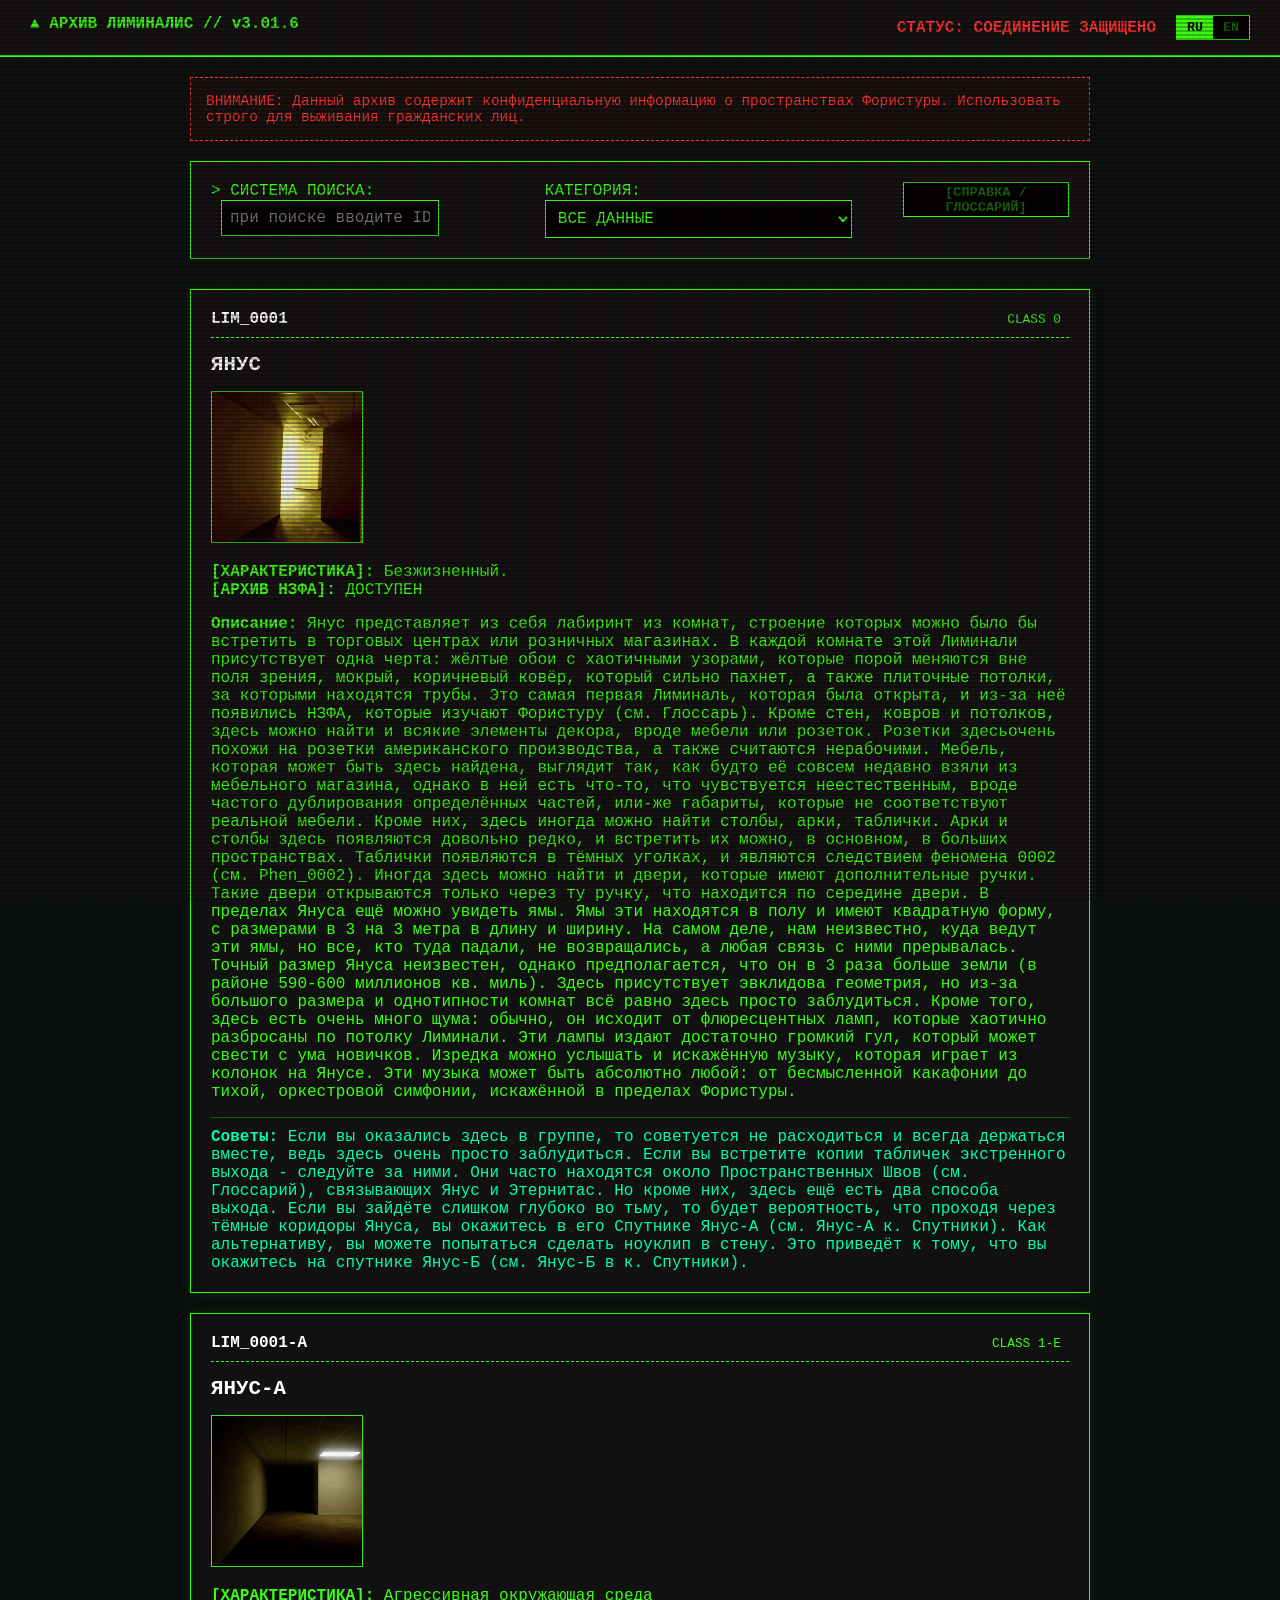
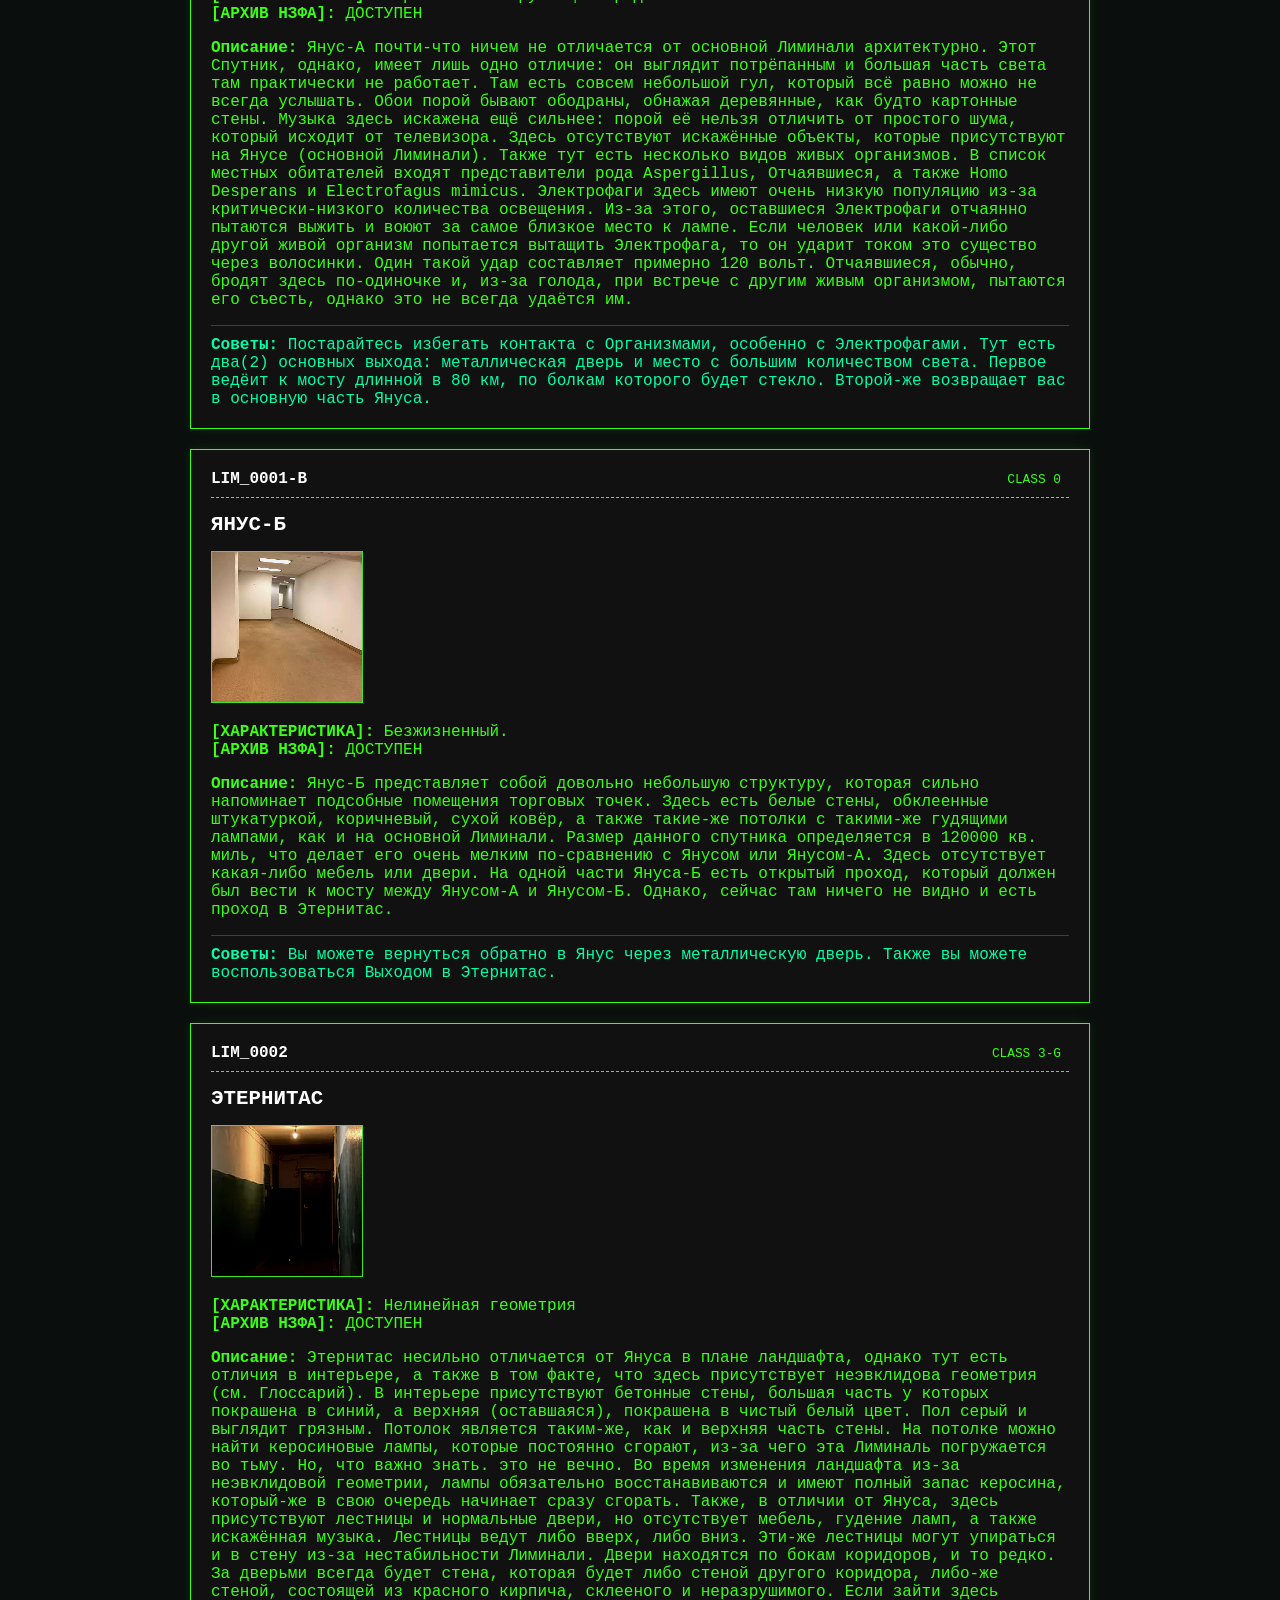
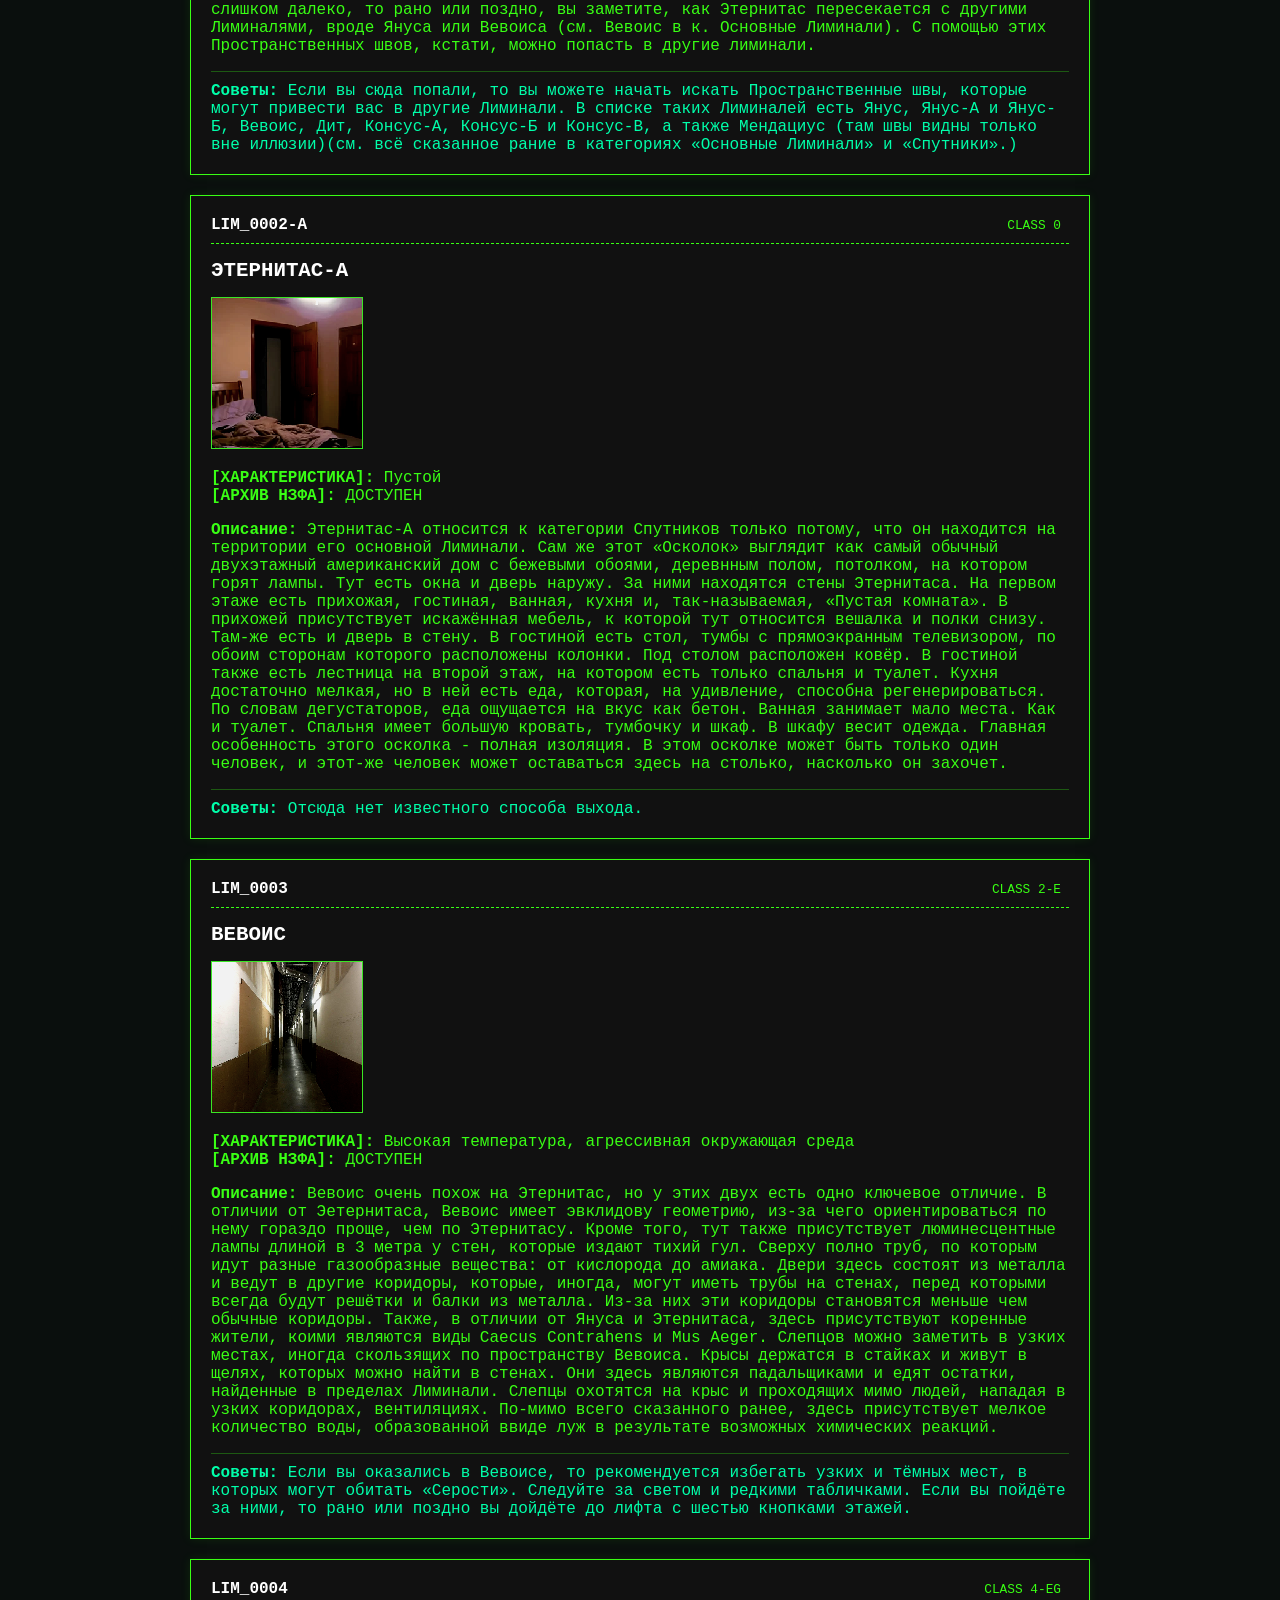
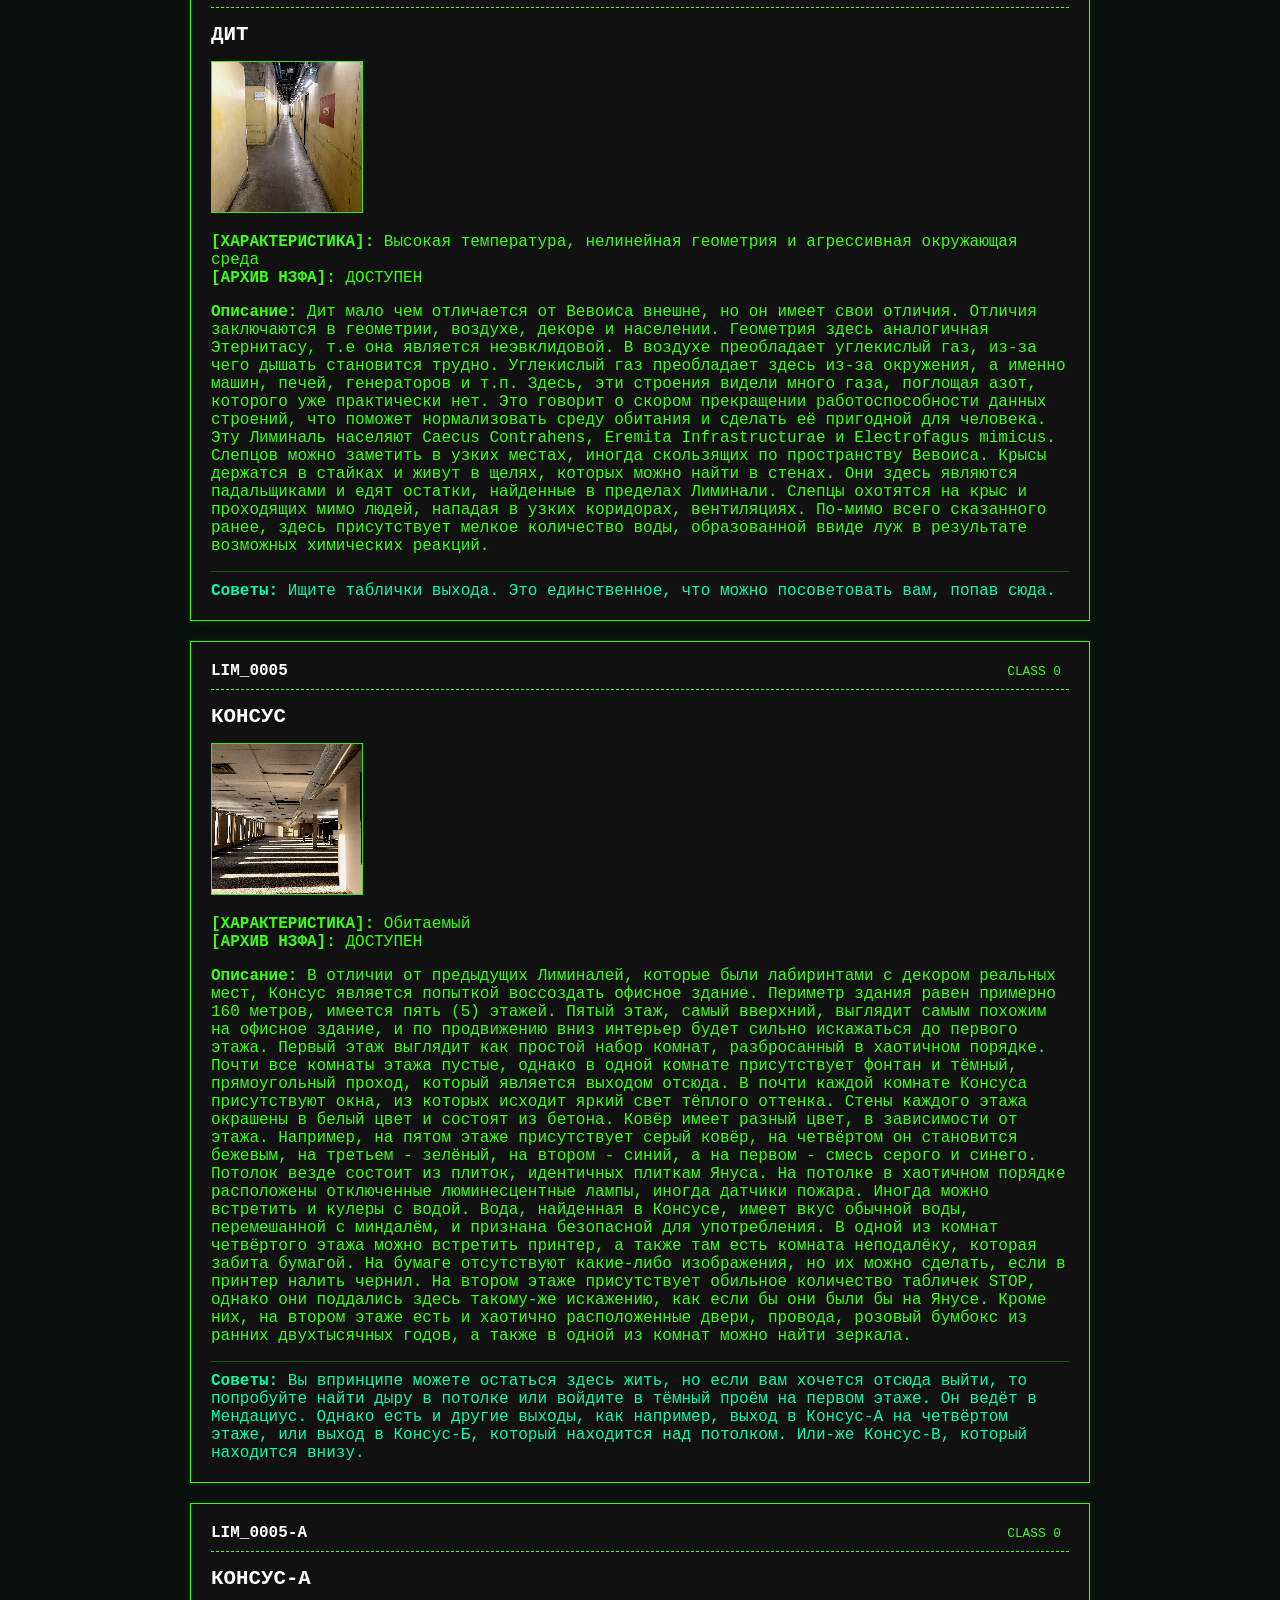
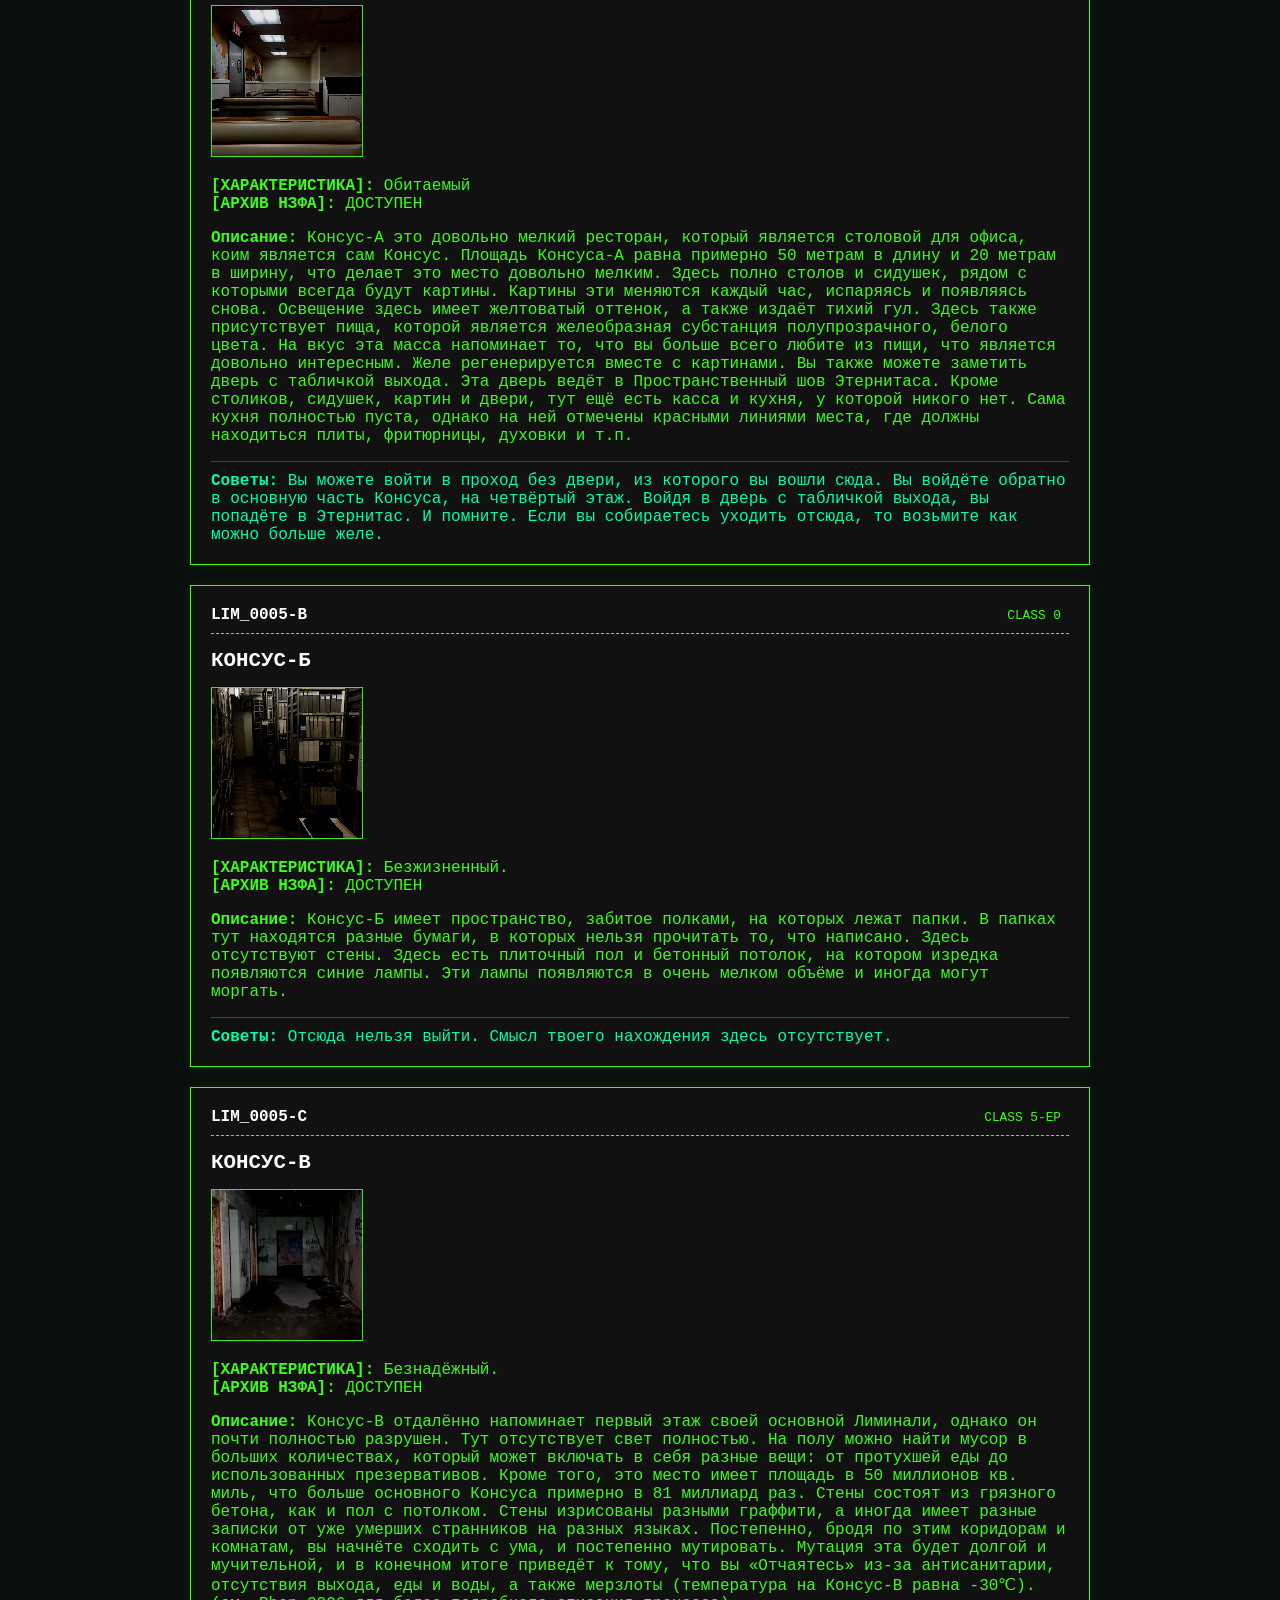
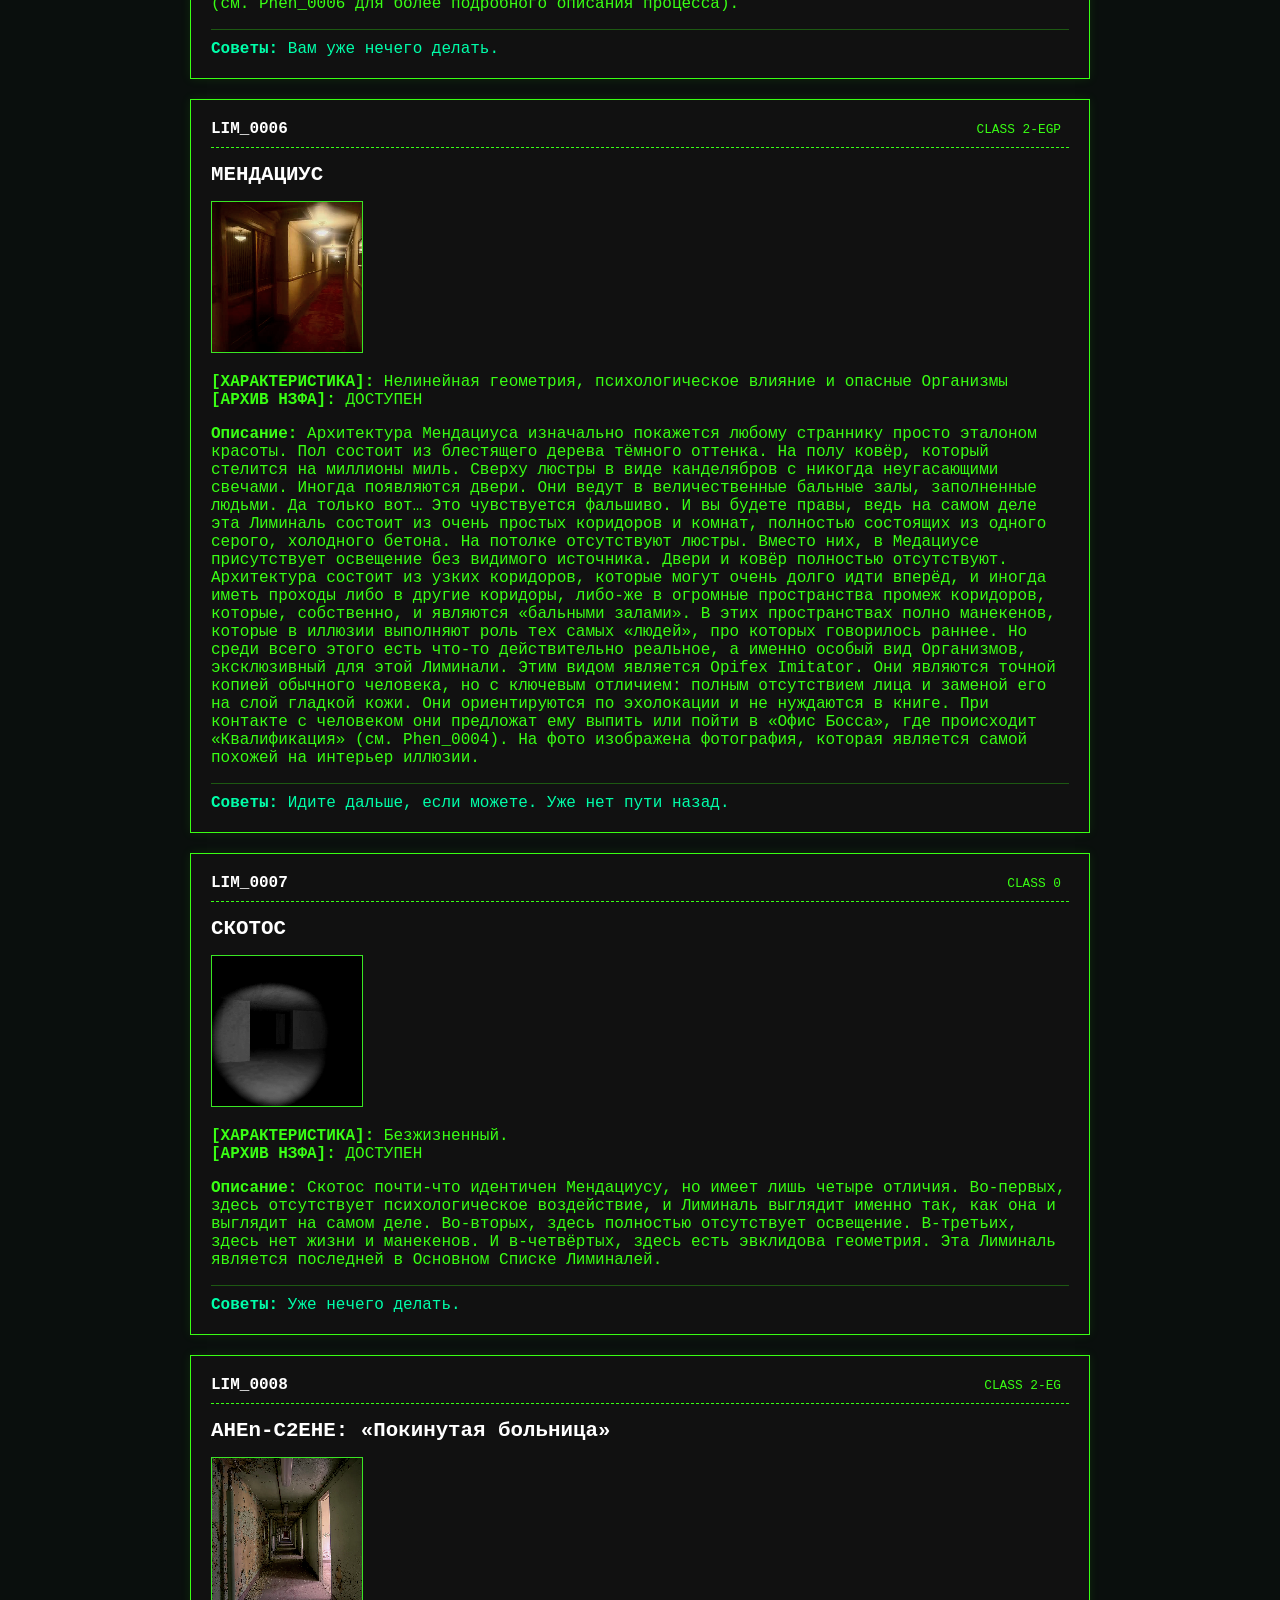
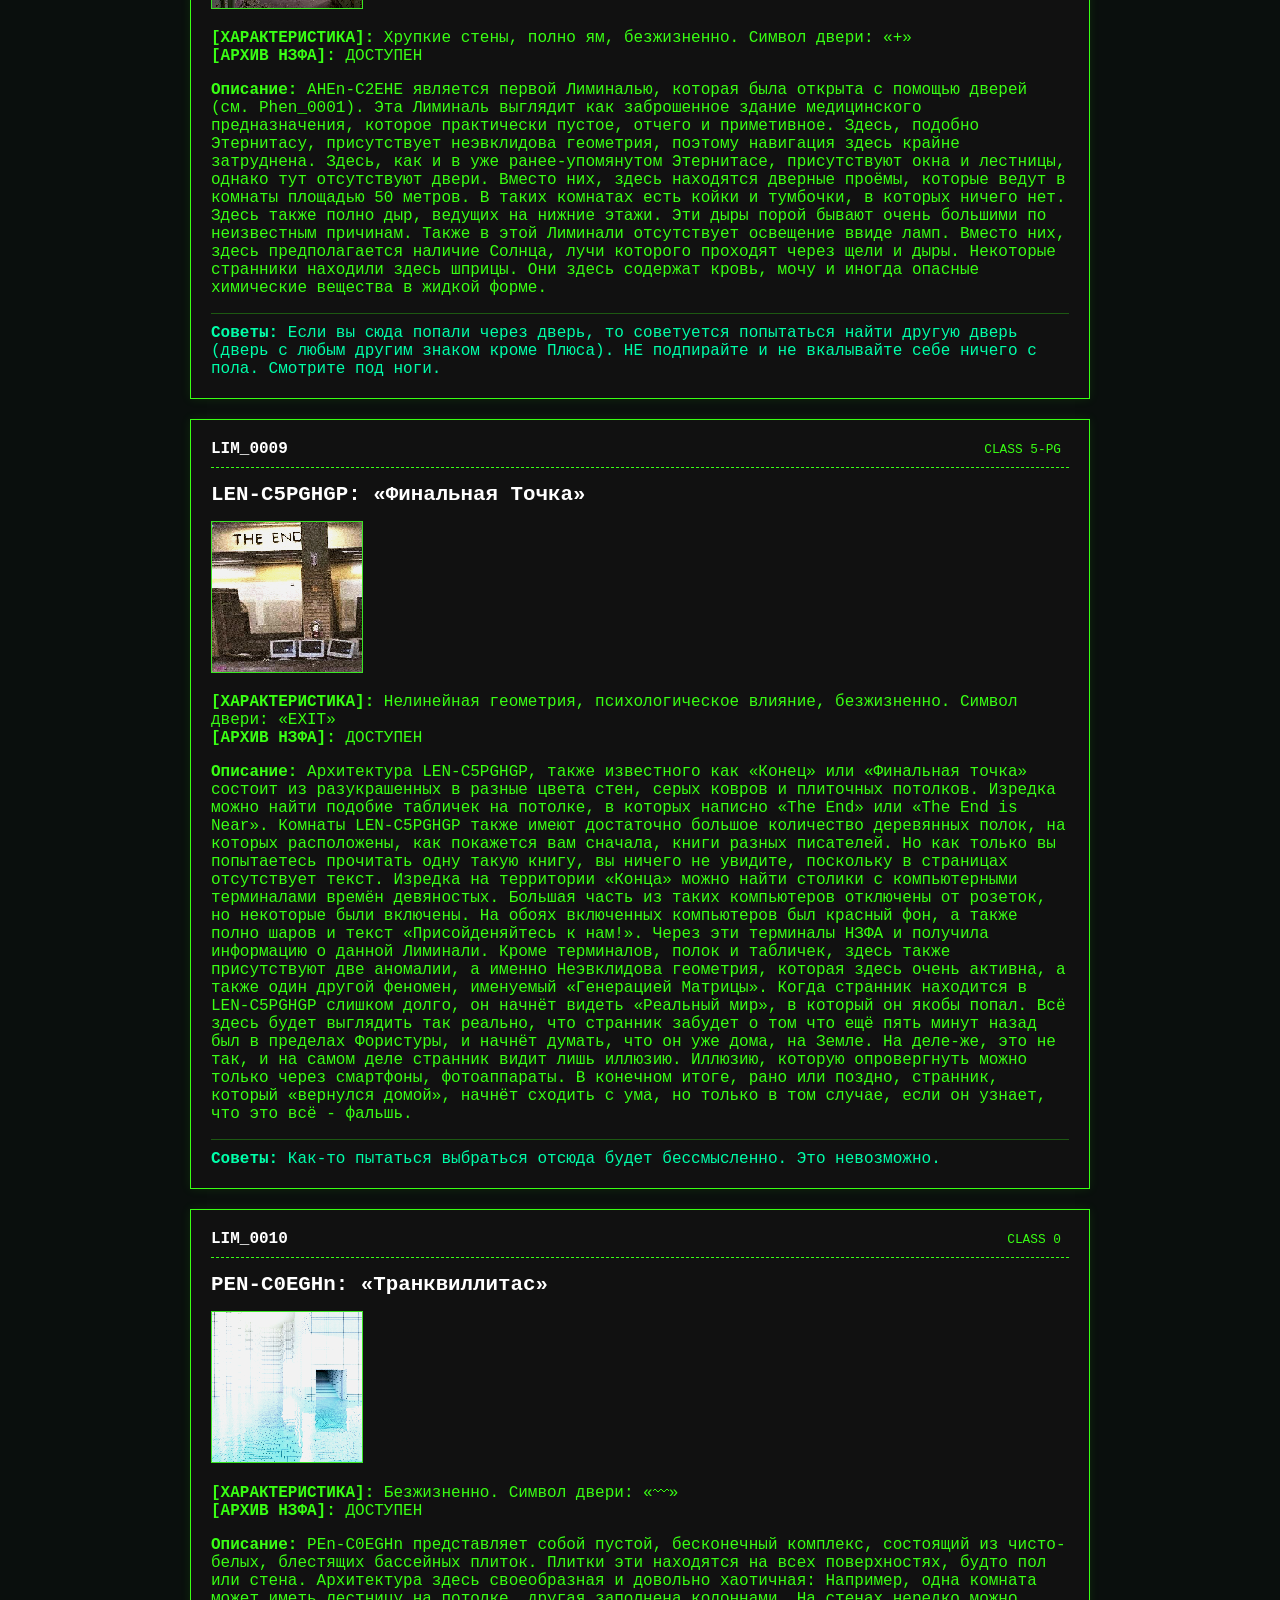
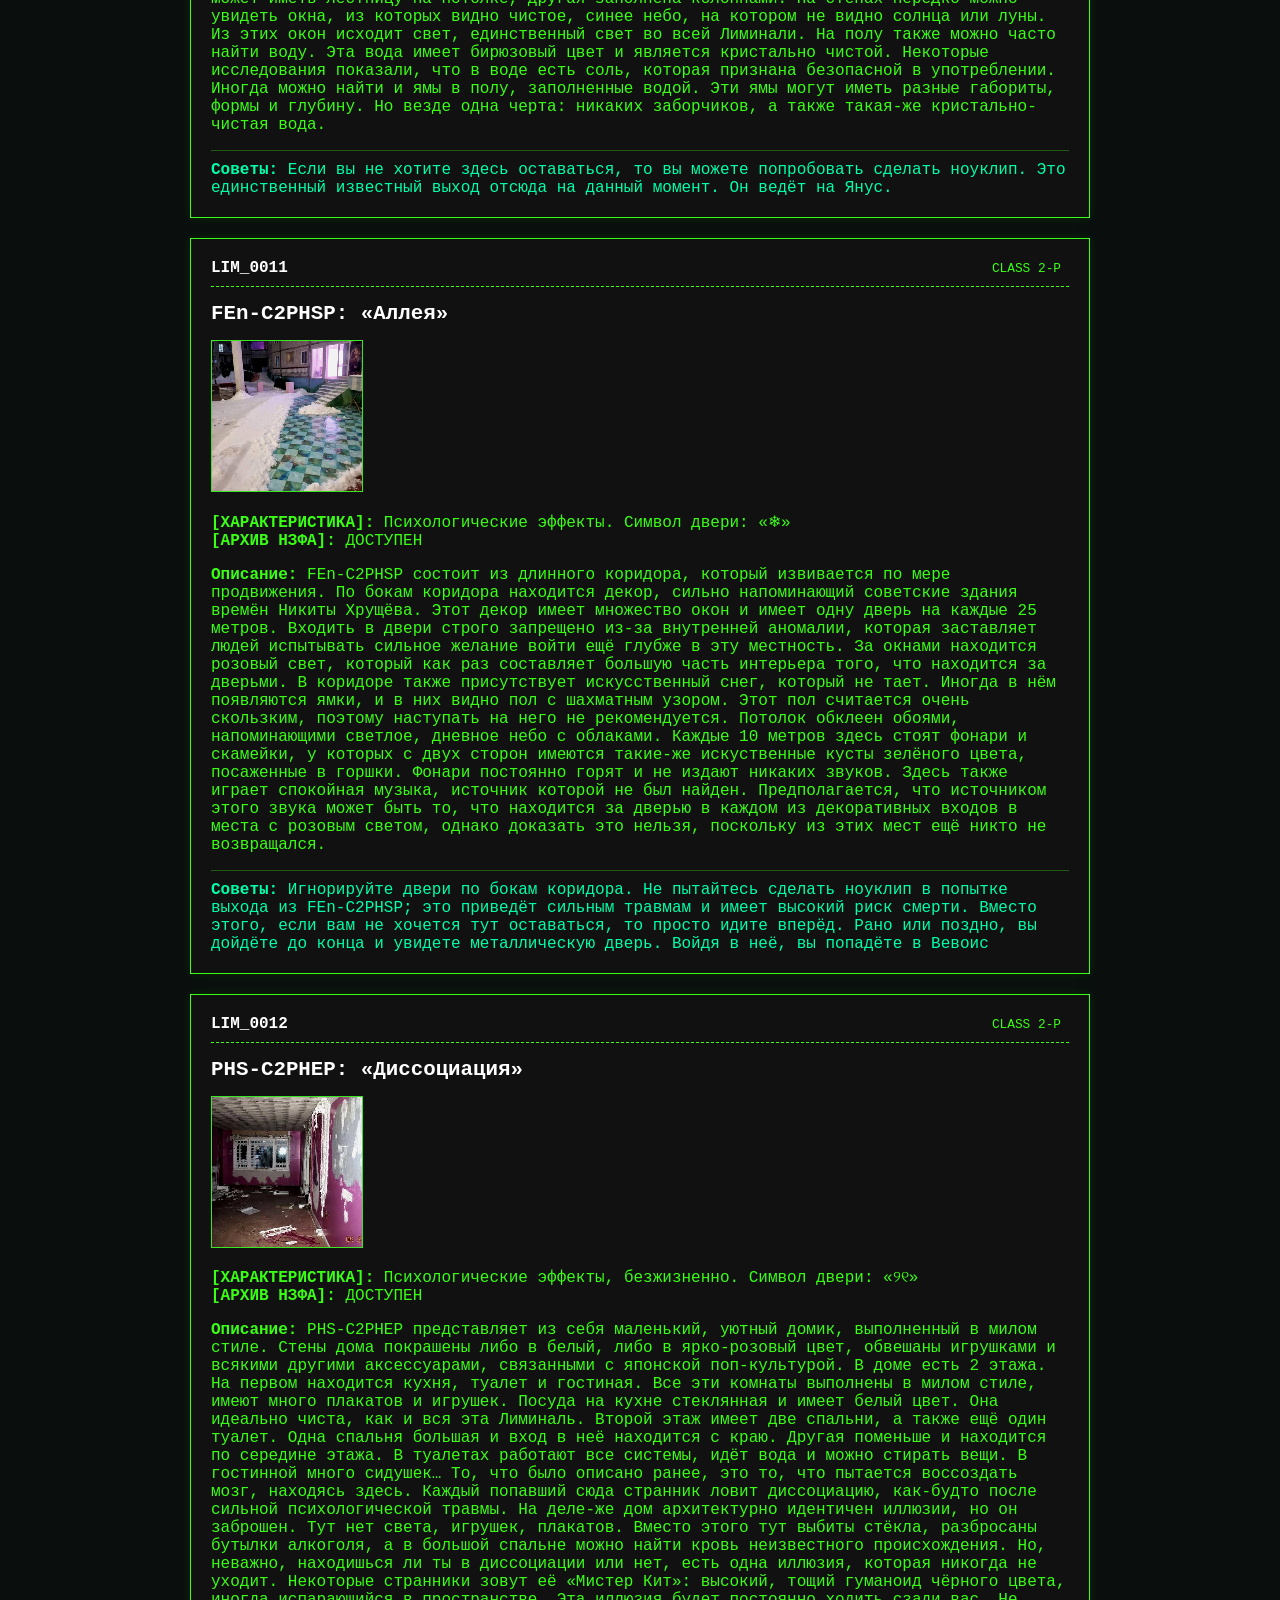
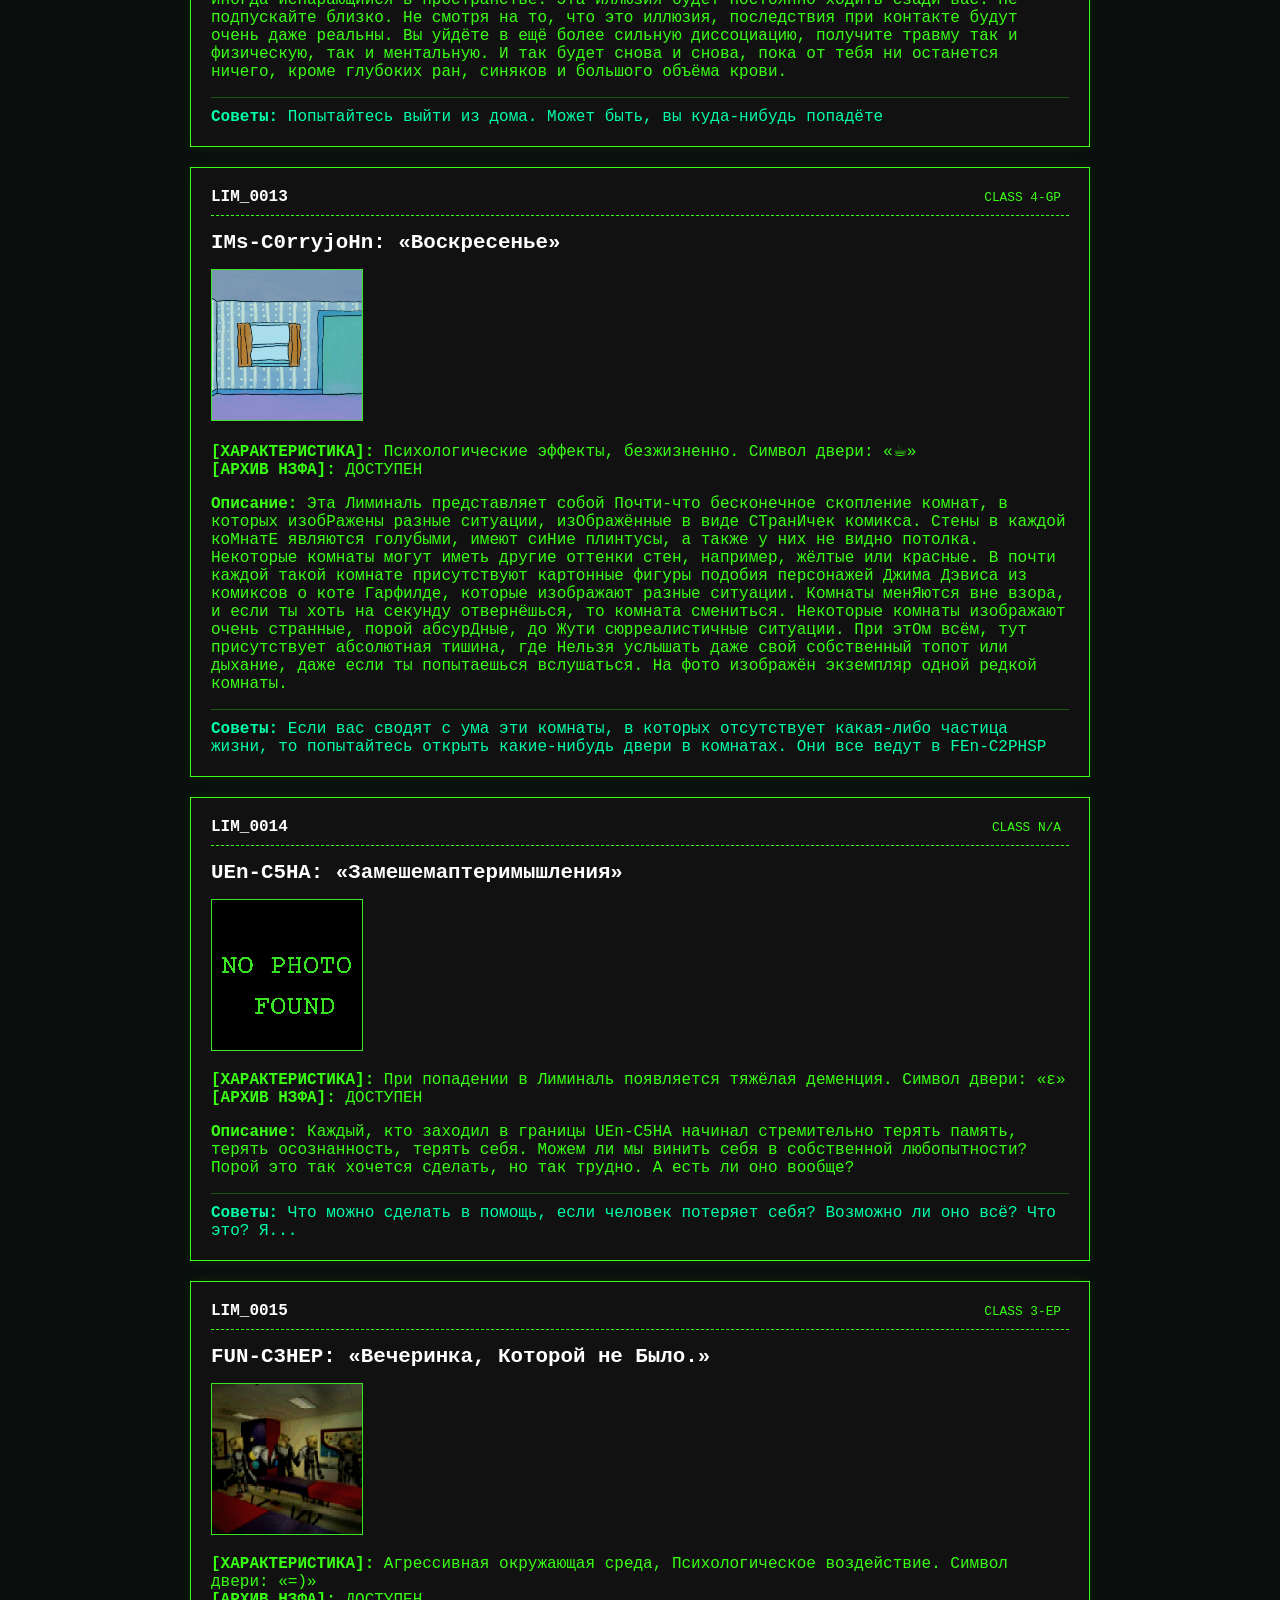
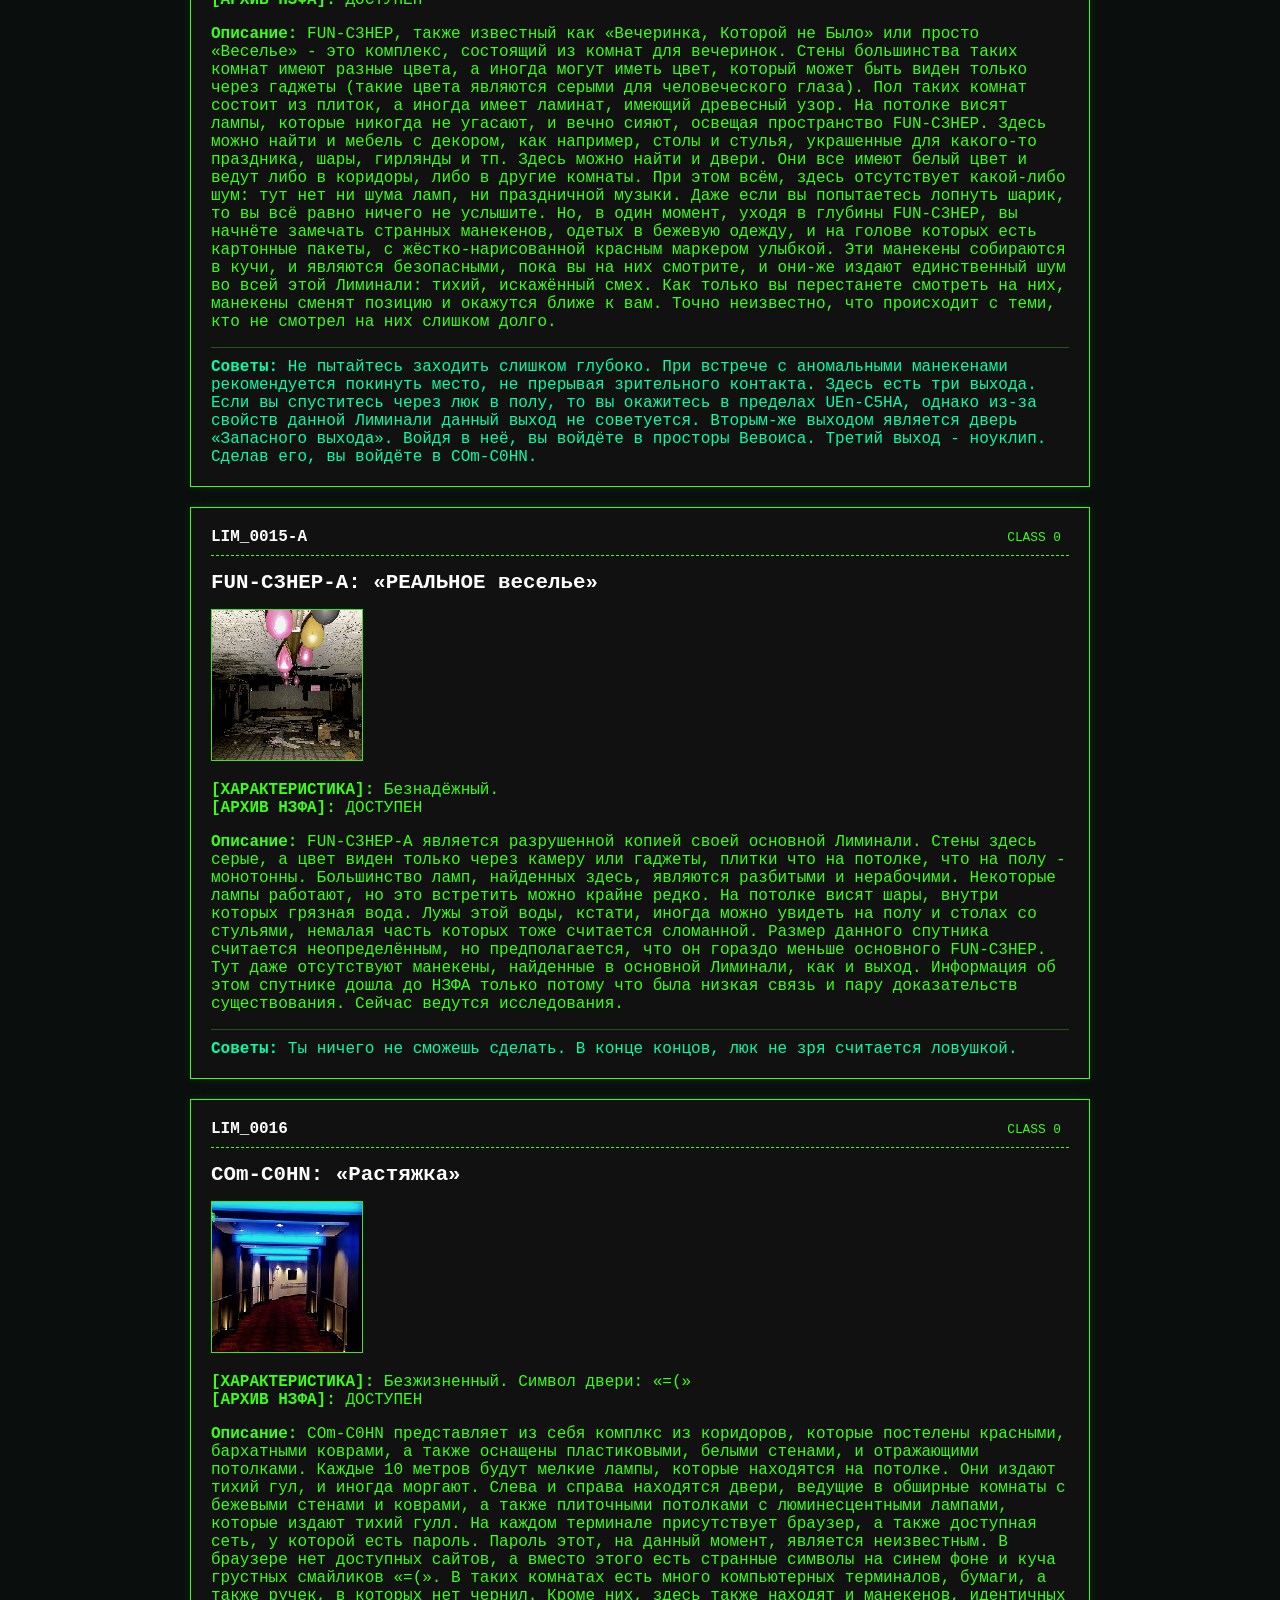
==== index.html @ f48c011e "Update index.html" ====
<!DOCTYPE html>
<html lang="ru">
<head>
    <meta charset="UTF-8">
    <meta name="viewport" content="width=device-width, initial-scale=1.0">
    <title>THE LIMINALIS ARCHIVE</title>
    <link rel="stylesheet" href="style.css">
    <link rel="icon" type="image/x-icon" href="LiminalisArchive.ico">
</head>
<body>

    <div class="crt-overlay"></div>

    <header>
        <div id="ui-title" class="terminal-title">▲ АРХИВ ЛИМИНАЛИС // v3.01.6</div>
        <div class="header-right">
            <div id="ui-status" class="security-status">СТАТУС: СОЕДИНЕНИЕ ЗАЩИЩЕНО</div>
            <div class="lang-switcher">
                <button id="lang-ru" class="lang-btn active" onclick="changeLanguage('ru')">RU</button>
                <button id="lang-en" class="lang-btn" onclick="changeLanguage('en')">EN</button>
            </div>
        </div>
    </header>

    <main>
        <section id="ui-warning" class="warning-banner">
            ВНИМАНИЕ: Данный архив содержит конфиденциальную информацию о пространствах Фористуры. Использовать строго для выживания гражданских лиц.
        </section>

        <section class="controls-panel">
            <div class="search-group">
                <label id="ui-search-label" for="ui-search-input">> СИСТЕМА ПОИСКА:</label>
                <input type="text" id="ui-search-input" placeholder="при поиске вводите ID или наименование" oninput="searchArchive()">
            </div>
            
            <div class="filter-group">
                <label id="ui-category-label" for="typeFilter">КАТЕГОРИЯ:</label>
                <select id="typeFilter" onchange="searchArchive()">
                    <option value="all">ВСЕ ДАННЫЕ</option>
                    <option value="liminalityM">ОСНОВНЫЕ ЛИМИНАЛИ (lim_num)</option>
                    <option value="liminalityO">ОСТАЛЬНЫЕ ЛИМИНАЛИ (lim_num)</option>
                    <option value="satellite">СПУТНИКИ (lim_num-let)</option>
                    <option value="entity">ОРГАНИЗМЫ (org_kin_spec)</option>
                    <option value="phenomena">ЯВЛЕНИЯ (phen_num)</option>
                    <option value="forum">ПРОТОКОЛЫ СВЯЗИ (forum)</option>
                </select>
            </div>
            <button id="ui-glossary-btn" class="lang-btn" onclick="toggleGlossary()" style="margin-left: 15px; height: 35px; font-size: 0.85rem;">[СПРАВКА / ГЛОССАРИЙ]</button>

        </section>

        <section class="archive-section">
            <div id="archiveContainer"></div>
            <div id="glossaryContainer" style="display: none; margin-top: 25px;"></div>
            <div id="giscusContainer" style="display: none; margin-top: 30px;"></div>
            <div id="giscusBox" style="display: none;">
    <script src="https://giscus.app"
            data-repo="dingus456/liminalis-archive"
            data-repo-id="R_kgDOVArvBQ"
            data-category="General"
            data-category-id="DIC_kwDOVArvBc4C0_Wf"
            data-mapping="url"
            data-strict="0"
            data-reactions-enabled="1"
            data-emit-metadata="0"
            data-input-position="bottom"
            data-theme="dark_high_contrast"
            data-lang="ru"
            crossorigin="anonymous"
            async>
    </script>
</div>

        </section>
    </main>

    <footer>
        <p id="ui-footer">Собственность НЗФА (Национальное исследование Запредельного и Фористуральная Администрация) © 2001-2026. Проходим сквозь слои реальности.</p>
    </footer>

    <script src="script.js"></script>
</body>
</html>
---- style.css ----
body {
    background-color: #0a0f0d;
    color: #39ff14; 
    font-family: 'Courier New', Courier, monospace;
    margin: 0;
    padding: 0;
    position: relative;
}


.crt-overlay {
    position: fixed;
    top: 0; left: 0; width: 100vw; height: 100vh;
    background: linear-gradient(rgba(18, 16, 16, 0) 50%, rgba(0, 0, 0, 0.25) 50%), linear-gradient(90deg, rgba(255, 0, 0, 0.06), rgba(0, 255, 0, 0.02), rgba(0, 0, 255, 0.06));
    background-size: 100% 4px, 6px 100%;
    z-index: 9999;
    pointer-events: none;
}

header {
    background-color: #111;
    border-bottom: 2px solid #39ff14;
    padding: 15px 30px;
    display: flex;
    justify-content: space-between;
    font-weight: bold;
}

.security-status {
    color: #ff3333; /* Красный статус тревоги */
    animation: blink 2s infinite;
}

@keyframes blink {
    0%, 100% { opacity: 1; }
    50% { opacity: 0.4; }
}

main {
    max-width: 900px;
    margin: 20px auto;
    padding: 0 20px;
}

.warning-banner {
    border: 1px dashed #ff3333;
    color: #ff3333;
    padding: 15px;
    margin-bottom: 20px;
    background-color: rgba(255, 51, 51, 0.05);
    font-size: 0.9rem;
}

.controls-panel {
    display: flex;
    gap: 20px;
    background: #111;
    padding: 20px;
    border: 1px solid #39ff14;
    margin-bottom: 30px;
}

#ui-glossary-btn {
    height: 35px;          /* Точная высота, как у поля ввода поиска */
    padding: 0 15px;
    font-family: inherit;
    cursor: pointer;
    font-size: 0.85rem;
    box-sizing: border-box;
    border: 1px solid #39ff14;
}

.controls-panel input, .controls-panel select {
    background: #000;
    border: 1px solid #39ff14;
    color: #39ff14;
    padding: 8px;
    font-family: inherit;
    font-size: 1rem;
}

.controls-panel input {
    flex: 1;
    margin-left: 10px;
}

.archive-card {
    background: #111;
    border: 1px solid #39ff14;
    padding: 20px;
    margin-bottom: 20px;
    box-shadow: 0 0 10px rgba(57, 255, 20, 0.1);
}

.card-header {
    display: flex;
    justify-content: space-between;
    border-bottom: 1px dashed #39ff14;
    padding-bottom: 8px;
    margin-bottom: 15px;
}

.item-id {
    font-weight: bold;
    color: #fff;
}

.hazard-badge {
    padding: 2px 8px;
    font-size: 0.8rem;
    text-transform: uppercase;
}

.hazard-badge.safe { background-color: #004411; color: #00ff00; }
.hazard-badge.deadly { background-color: #440000; color: #ff3333; border: 1px solid #ff3333; }
.hazard-badge.useful { background-color: #002244; color: #00aaff; }

.item-title {
    margin: 0 0 15px 0;
    color: #fff;
    font-size: 1.3rem;
}

.item-tips {
    margin-top: 15px;
    border-top: 1px solid rgba(57, 255, 20, 0.3);
    padding-top: 10px;
    color: #00ffaa;
}

footer {
    text-align: center;
    padding: 30px;
    font-size: 0.8rem;
    color: #555;
}

.item-image {
    width: 150px;
    height: 150px;
    object-fit: cover;
    border: 1px solid #39ff14;
    margin-bottom: 15px;
    
    /* Отключаем сглаживание для создания жестких пикселей */
    image-rendering: crisp-edges;
    image-rendering: pixelated;
    image-rendering: -moz-crisp-edges;
    
    /* Ретро-цветокоррекция */
    filter: contrast(140%) brightness(95%) grayscale(20%);
}

/* Стили для кнопок переключения языков */
.header-right {
    display: flex;
    align-items: center;
    gap: 20px;
}

.lang-switcher {
    border: 1px solid #39ff14;
    display: flex;
}

.lang-btn {
    background: #000;
    border: none;
    color: rgba(57, 255, 20, 0.4);
    padding: 4px 10px;
    font-family: inherit;
    cursor: pointer;
    font-weight: bold;
}

.lang-btn:hover {
    color: #39ff14;
    background: rgba(57, 255, 20, 0.1);
}

.lang-btn.active {
    background: #39ff14;
    color: #000;
}

/*@media screen and (max-width: 768px) {
    .header-controls, 
    .nav-container,
    header {
        display: flex;
        flex-wrap: wrap;
        justify-content: center;
        gap: 8px; 
        width: 100%;
        box-sizing: border-box; 
        padding: 10px;
    }

 
    input[type="text"], 
    #searchInput {
        width: 100% !important;
        max-width: 100%;
        box-sizing: border-box;
        margin-bottom: 5px;
    }


    button, 
    .nav-btn {
        flex: 1 1 auto; 
        font-size: 13px; 
        padding: 6px 8px;
        white-space: nowrap; 
    }
}*/

/* карточке для отчаявшихсяяяяяяя*/
.card-despair {
    border: 1px solid #ff2a2a !important;
    box-shadow: 0 0 12px rgba(255, 42, 42, 0.15) !important;
}

.card-despair .card-header,
.card-despair .inner-stats-box,
.card-despair .item-image,
.card-despair .hazard-badge,
.card-despair .item-tips {
    border-color: #ff2a2a !important;
}

.card-despair .item-title,
.card-despair .item-id,
.card-despair .item-tips,
.card-despair .hazard-badge,
.card-despair .item-desc,
.card-despair .inner-stats-box,
.card-despair strong {
    color: #ff2a2a !important;
}

/* карточке для джаZа*/
.card-jazz {
    border: 1px solid #face2d !important;
    box-shadow: 0 0 12px rgba(250, 206, 45, 0.15) !important;
}

.card-jazz .card-header,
.card-jazz .inner-stats-box,
.card-jazz .item-image,
.card-jazz .hazard-badge,
.card-jazz .item-tips {
    border-color: #face2d !important;
}

.card-jazz .item-title,
.card-jazz .item-id,
.card-jazz .item-tips,
.card-jazz .hazard-badge,
.card-jazz .item-desc,
.card-jazz .inner-stats-box,
.card-jazz strong {
    color: #face2d !important;
}
@font-face {
    font-family: 'RhythmAndJazz';
    src: url('Rhythm-and-Jazz[1].ttf') format('truetype');
    font-weight: normal;
    font-style: normal;
}

.card-jazz .item-title {
    font-family: 'RhythmAndJazz', 'Courier New', monospace;
    font-size: 1.6rem;
    letter-spacing: 1px;
}
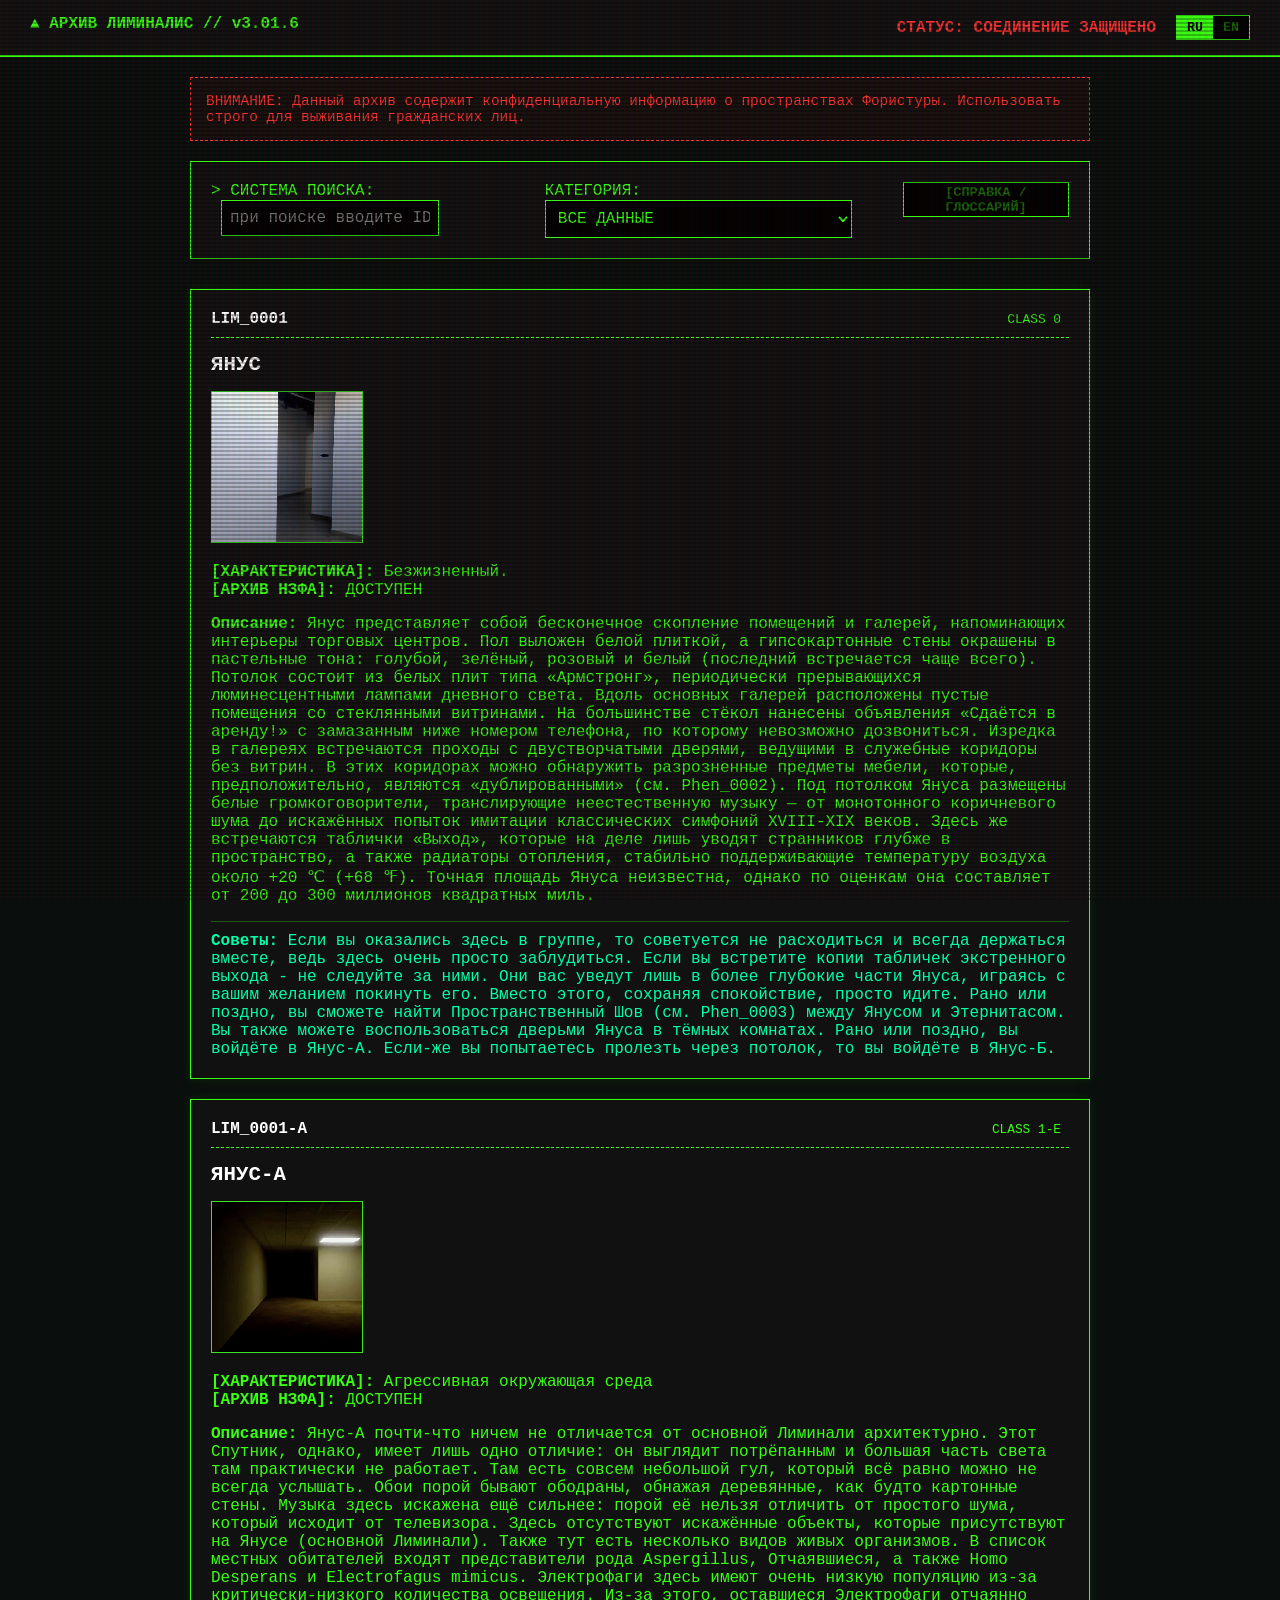
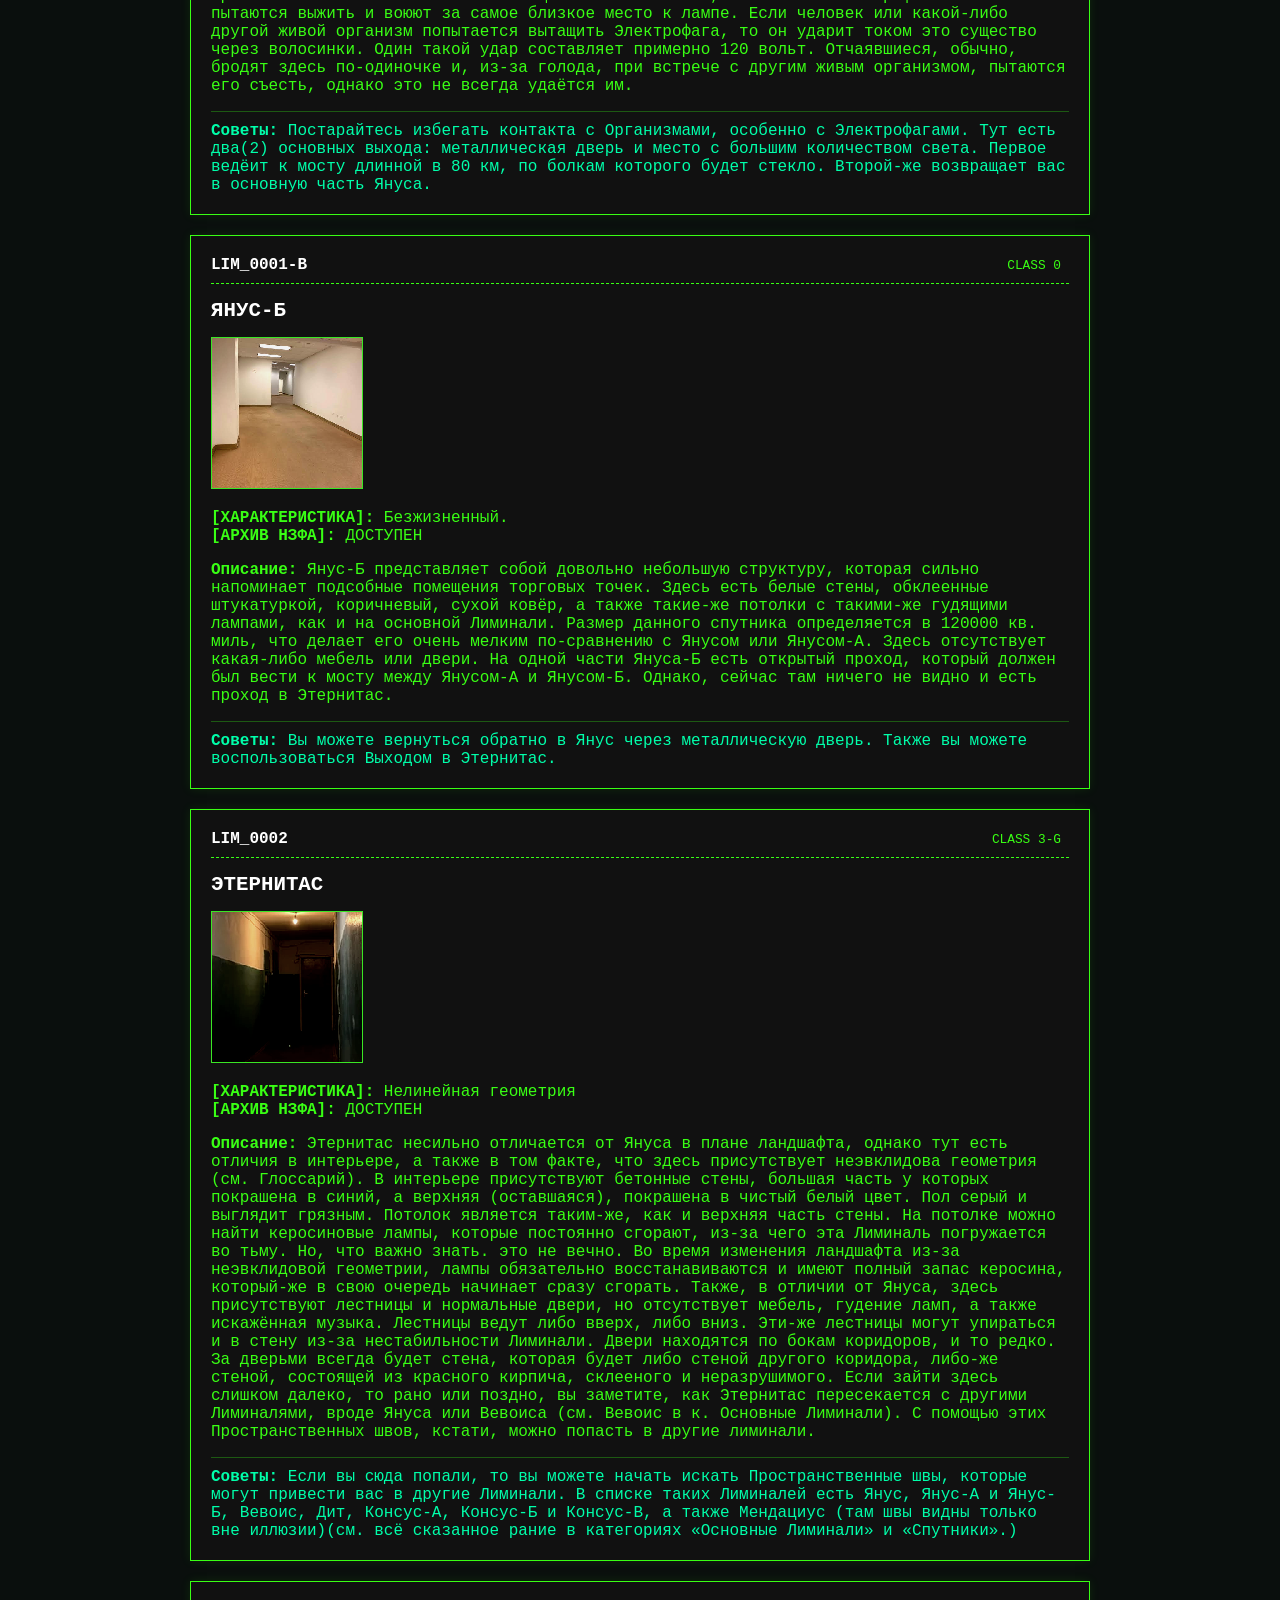
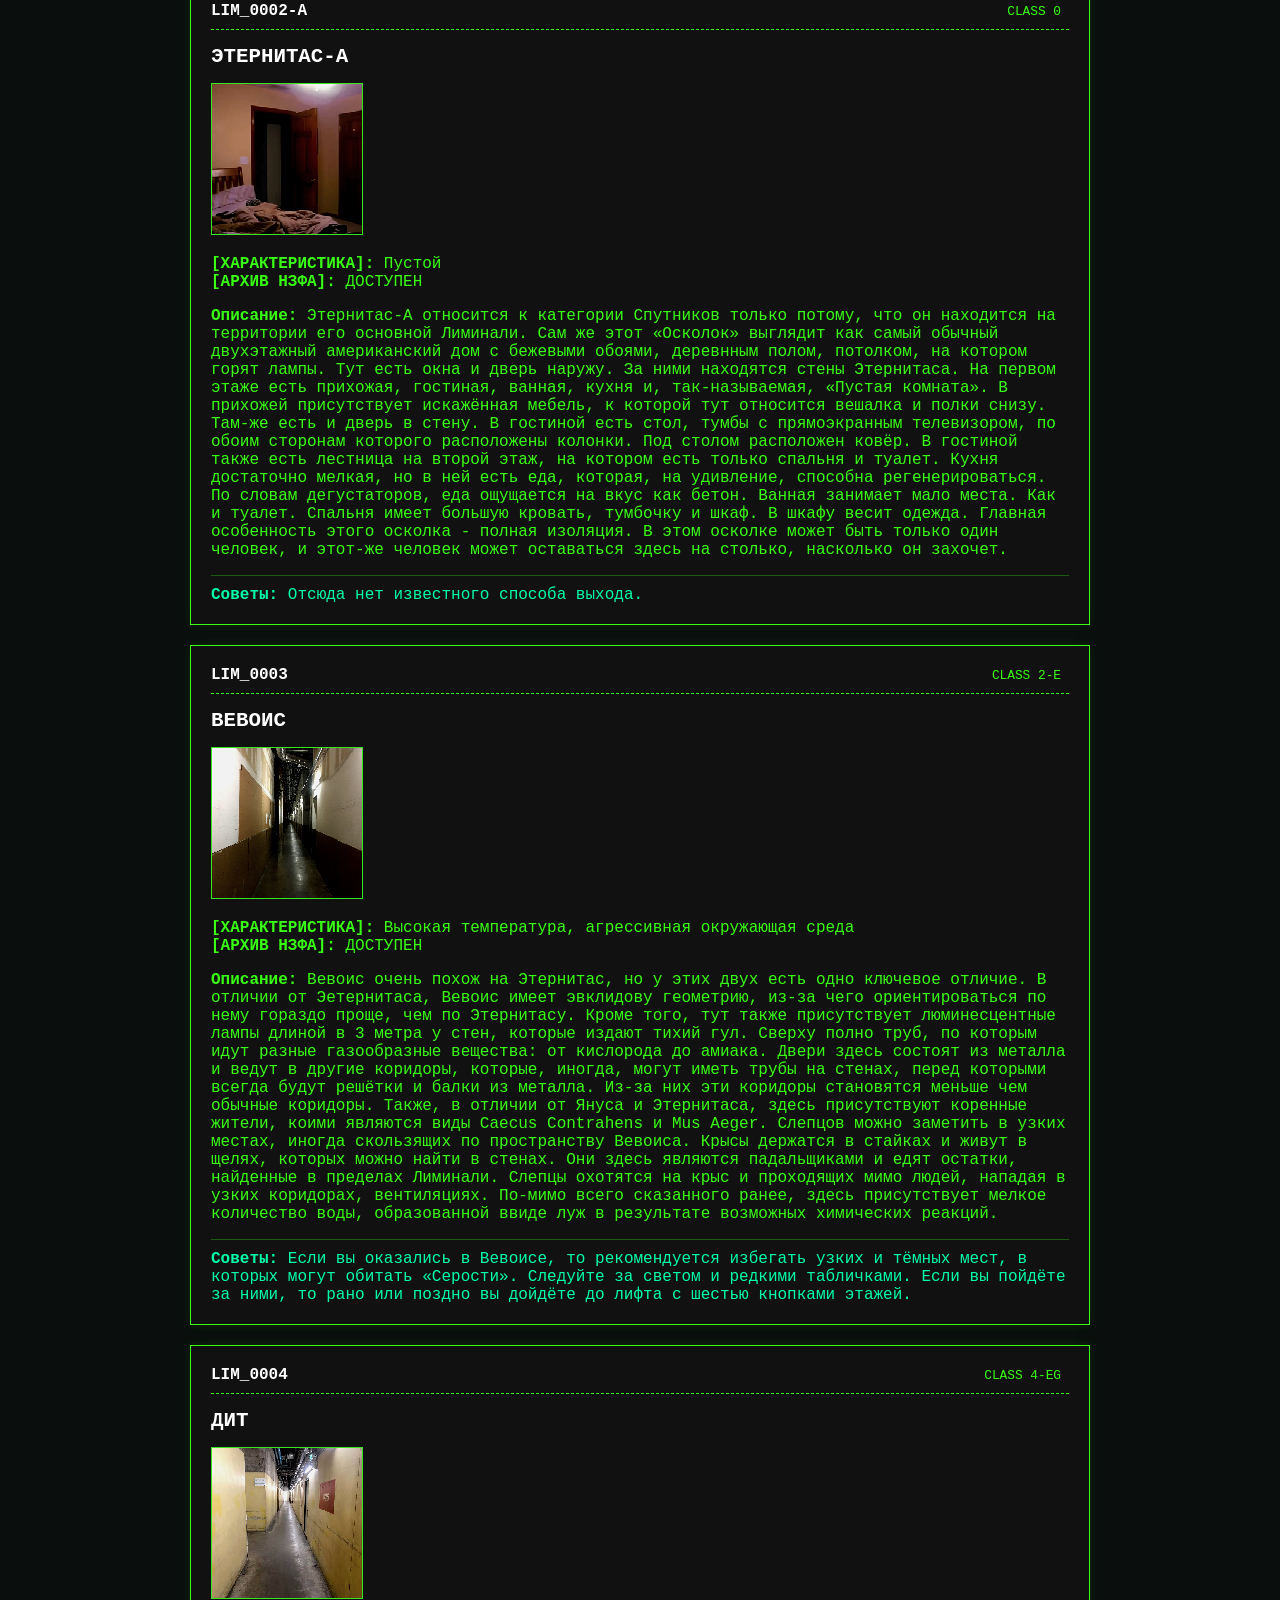
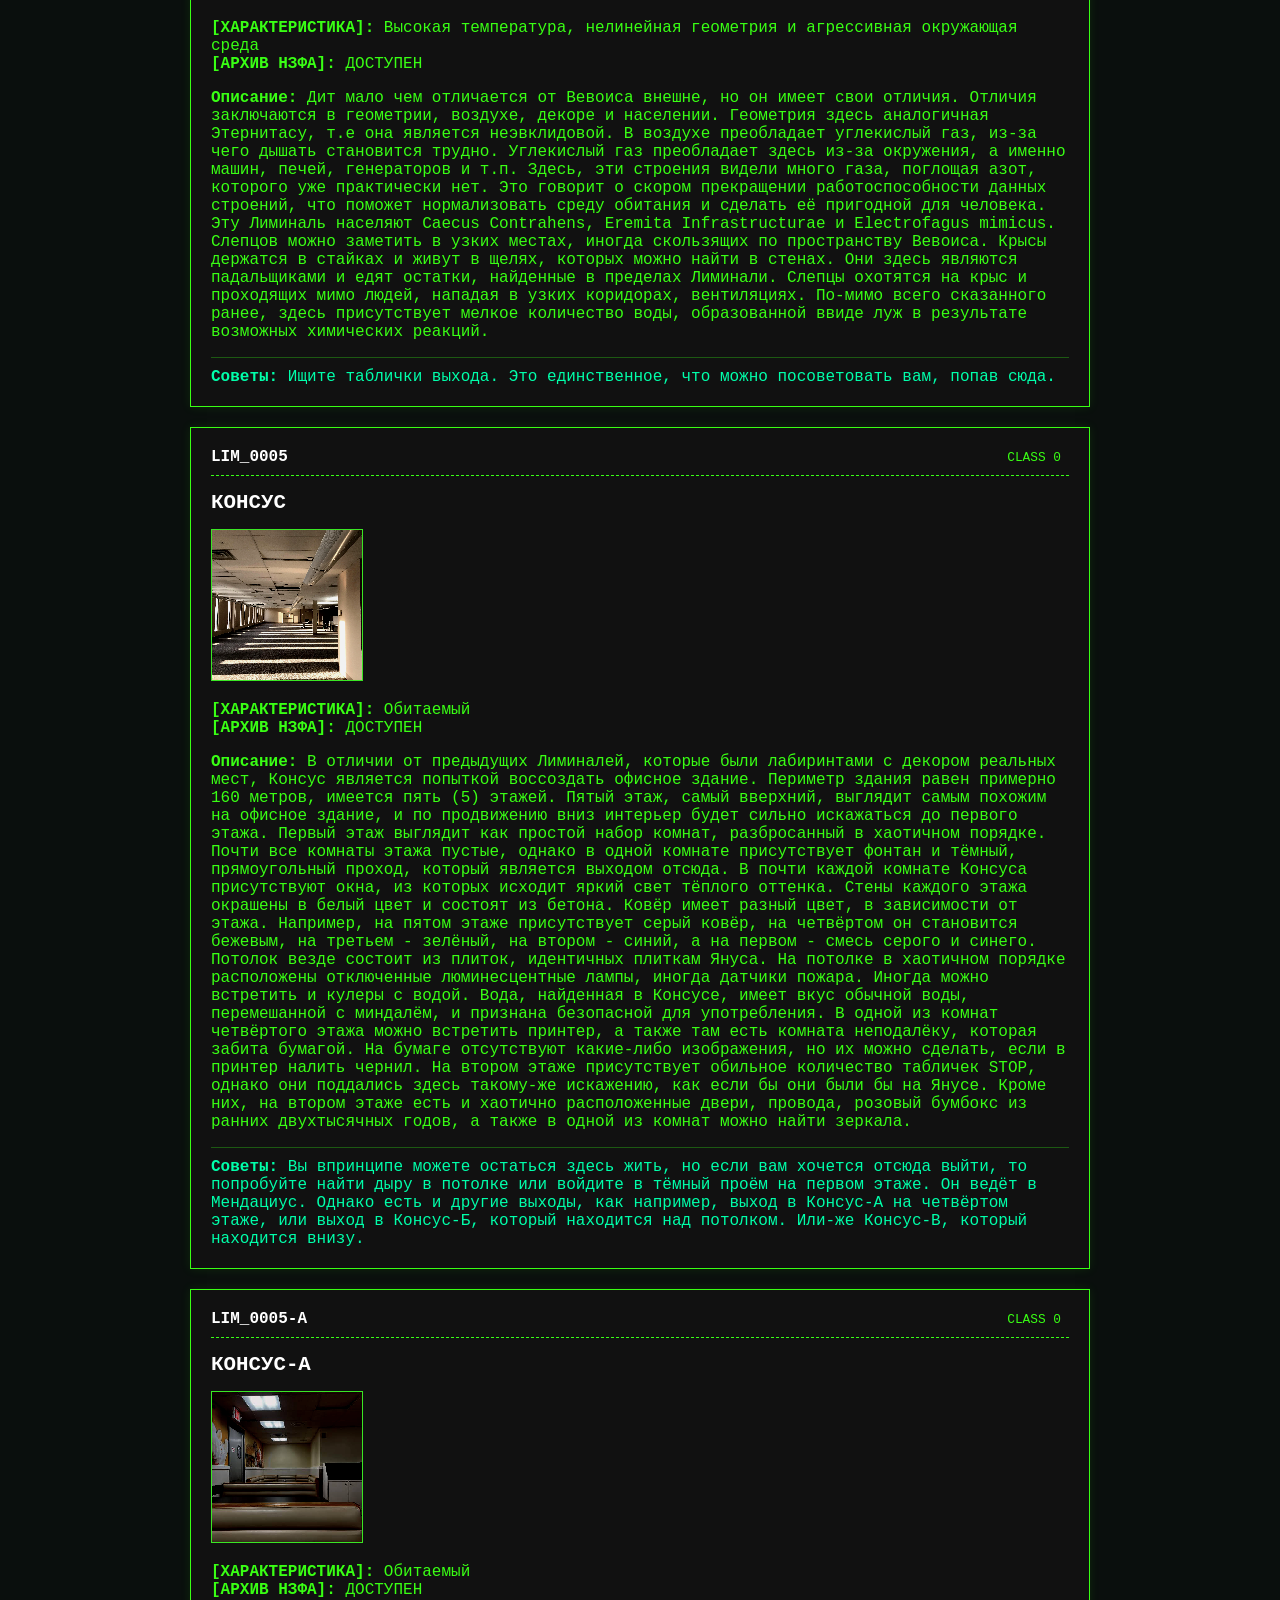
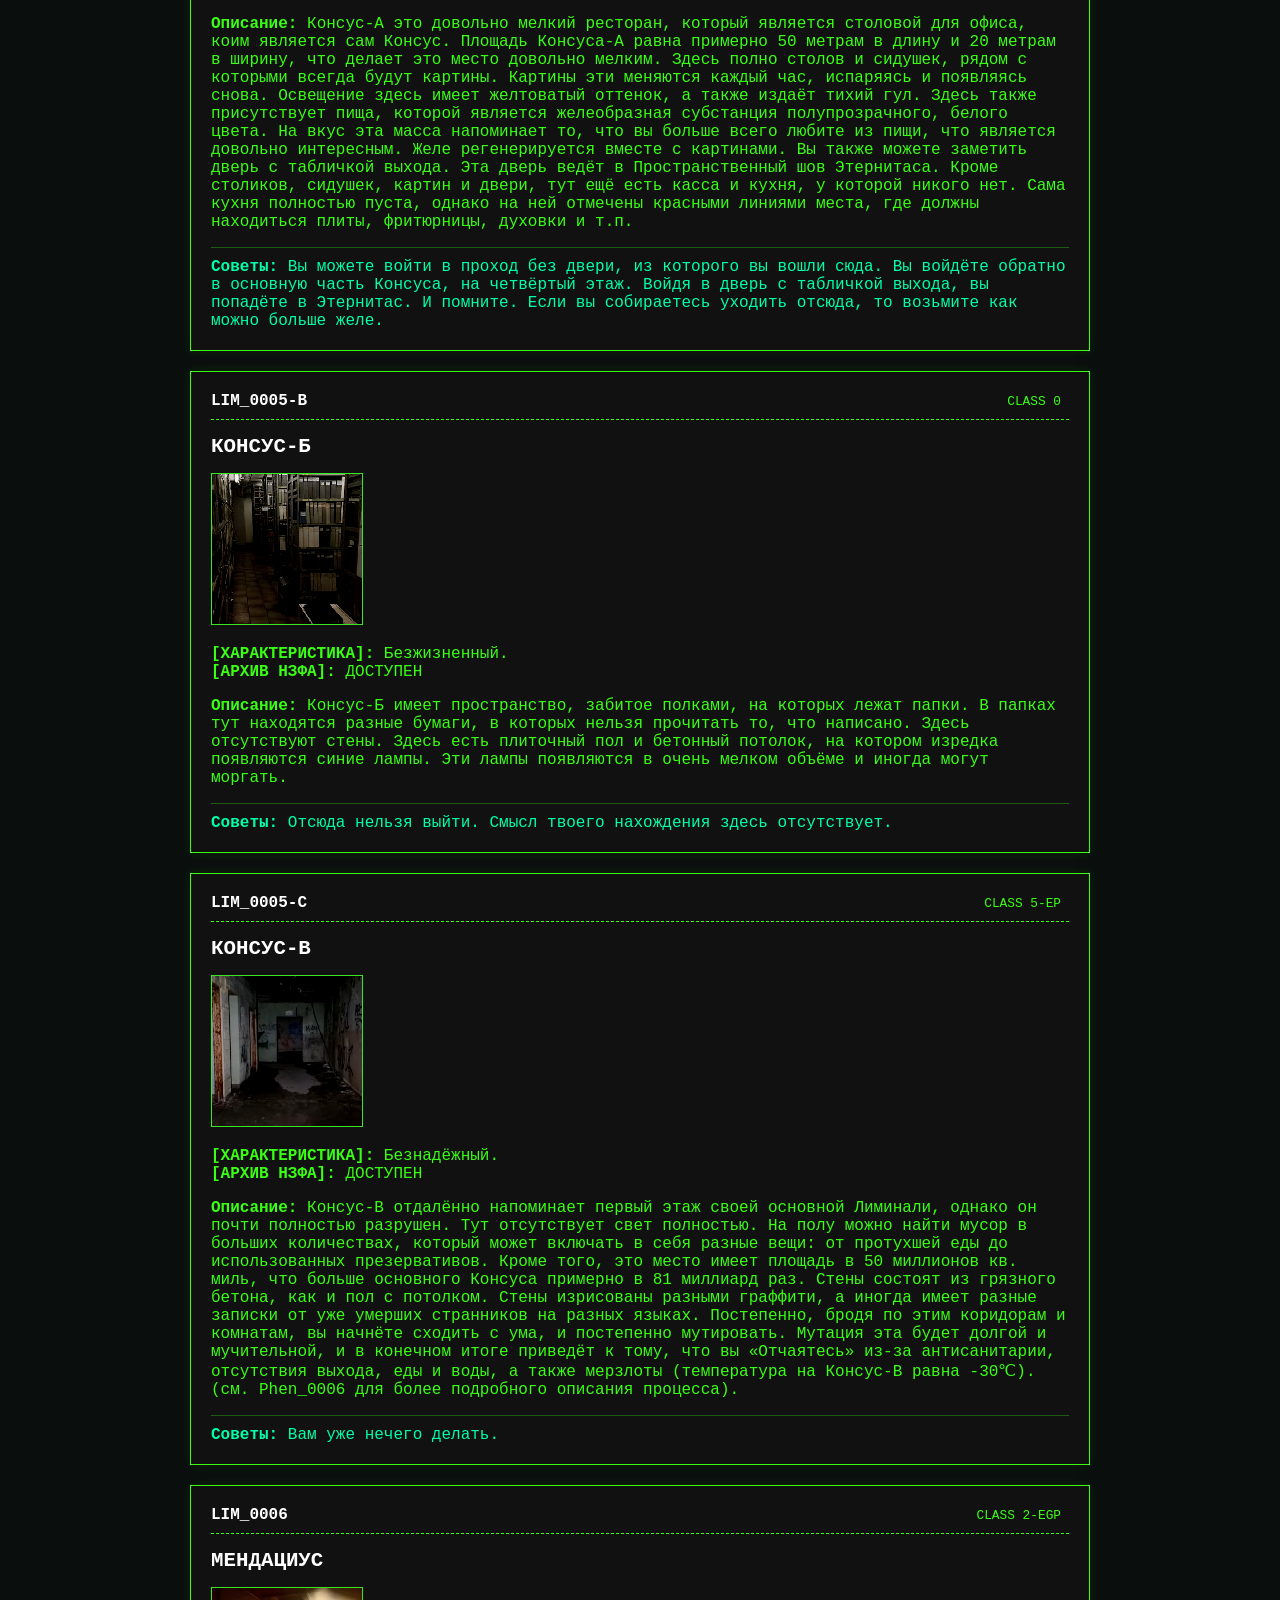
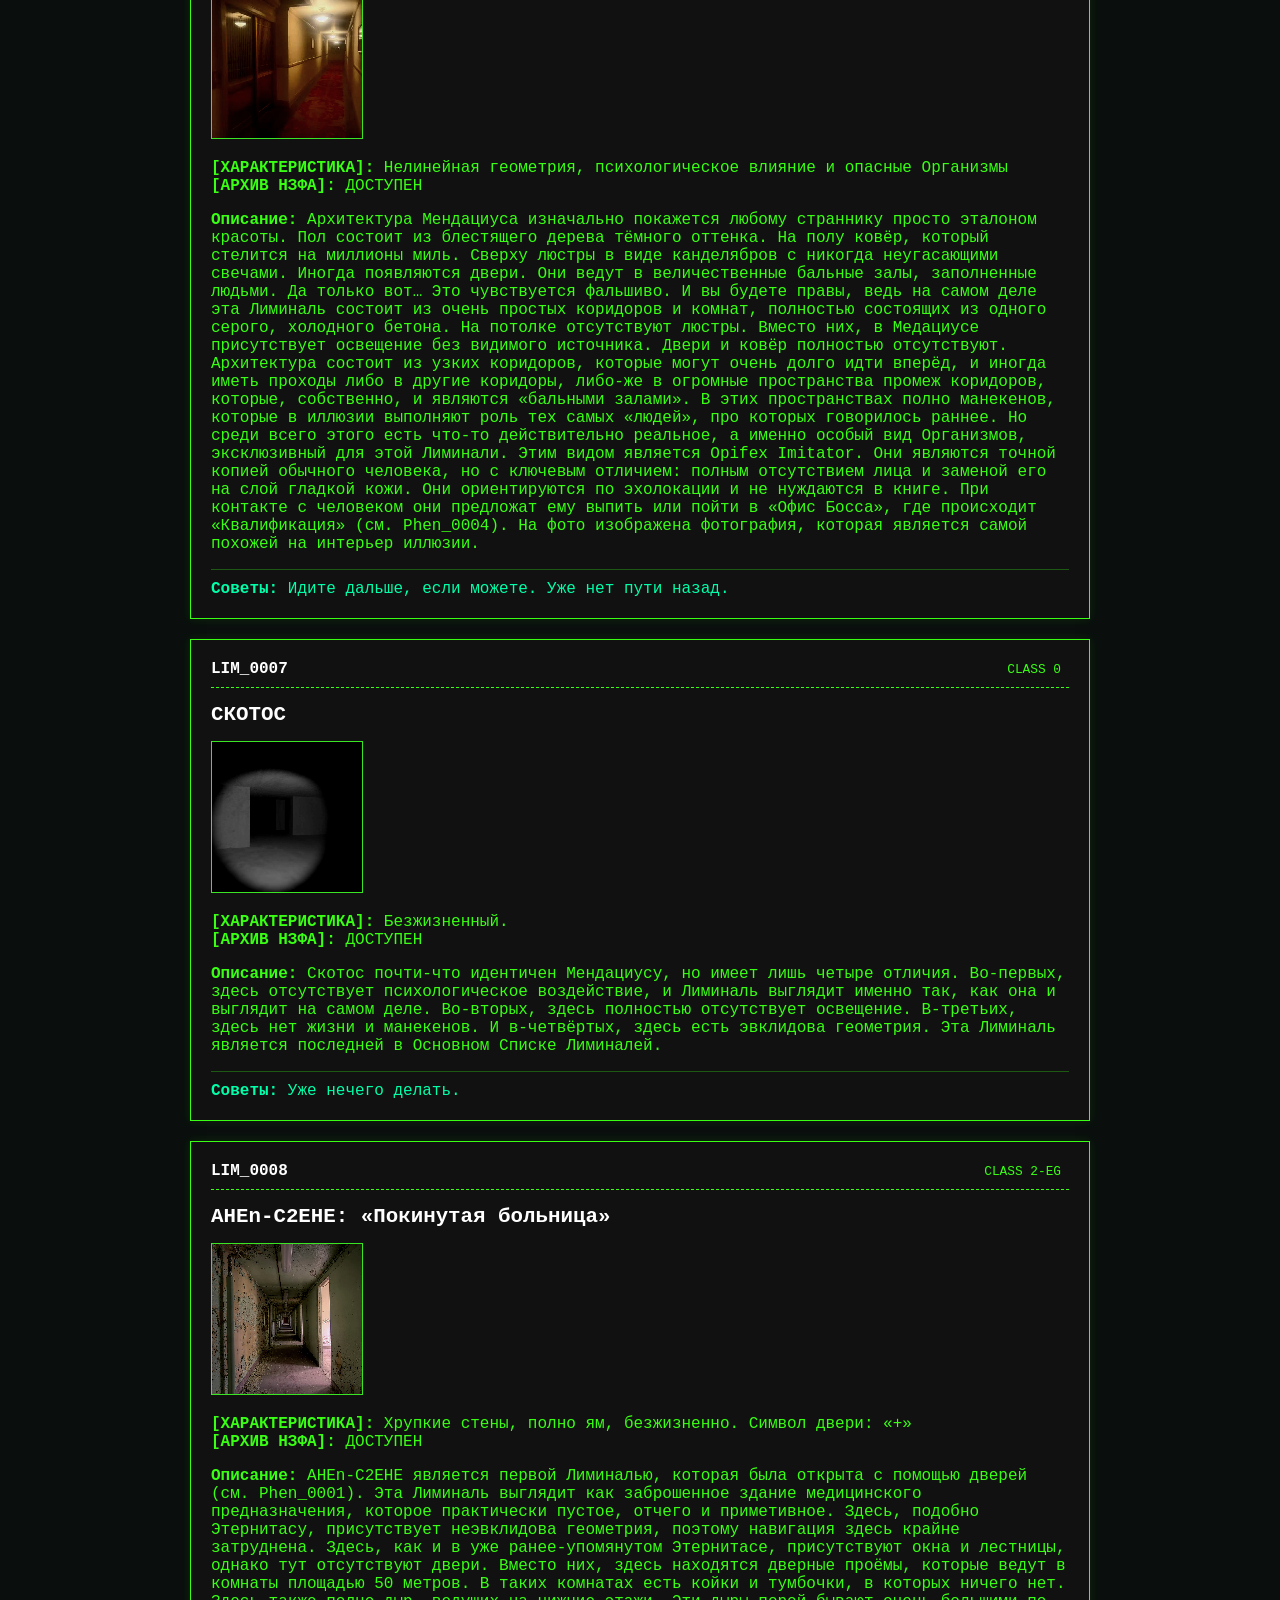
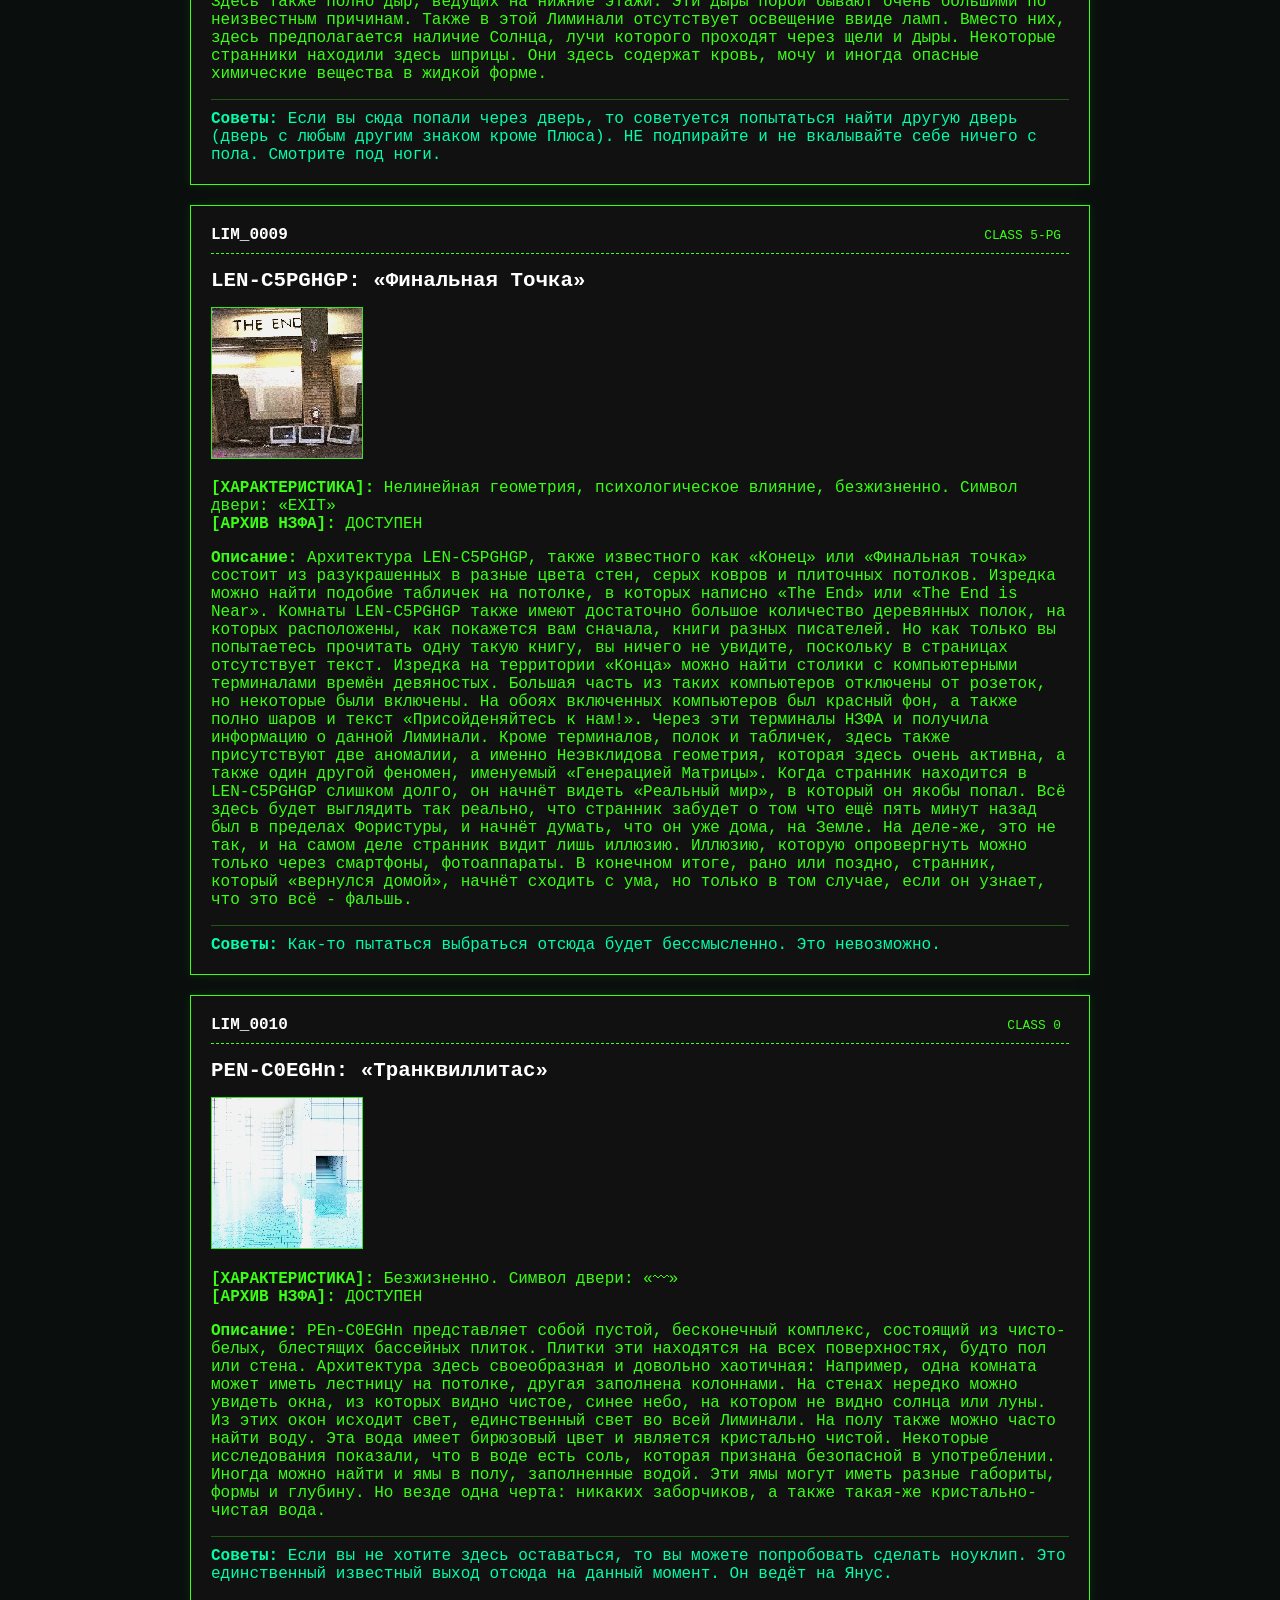
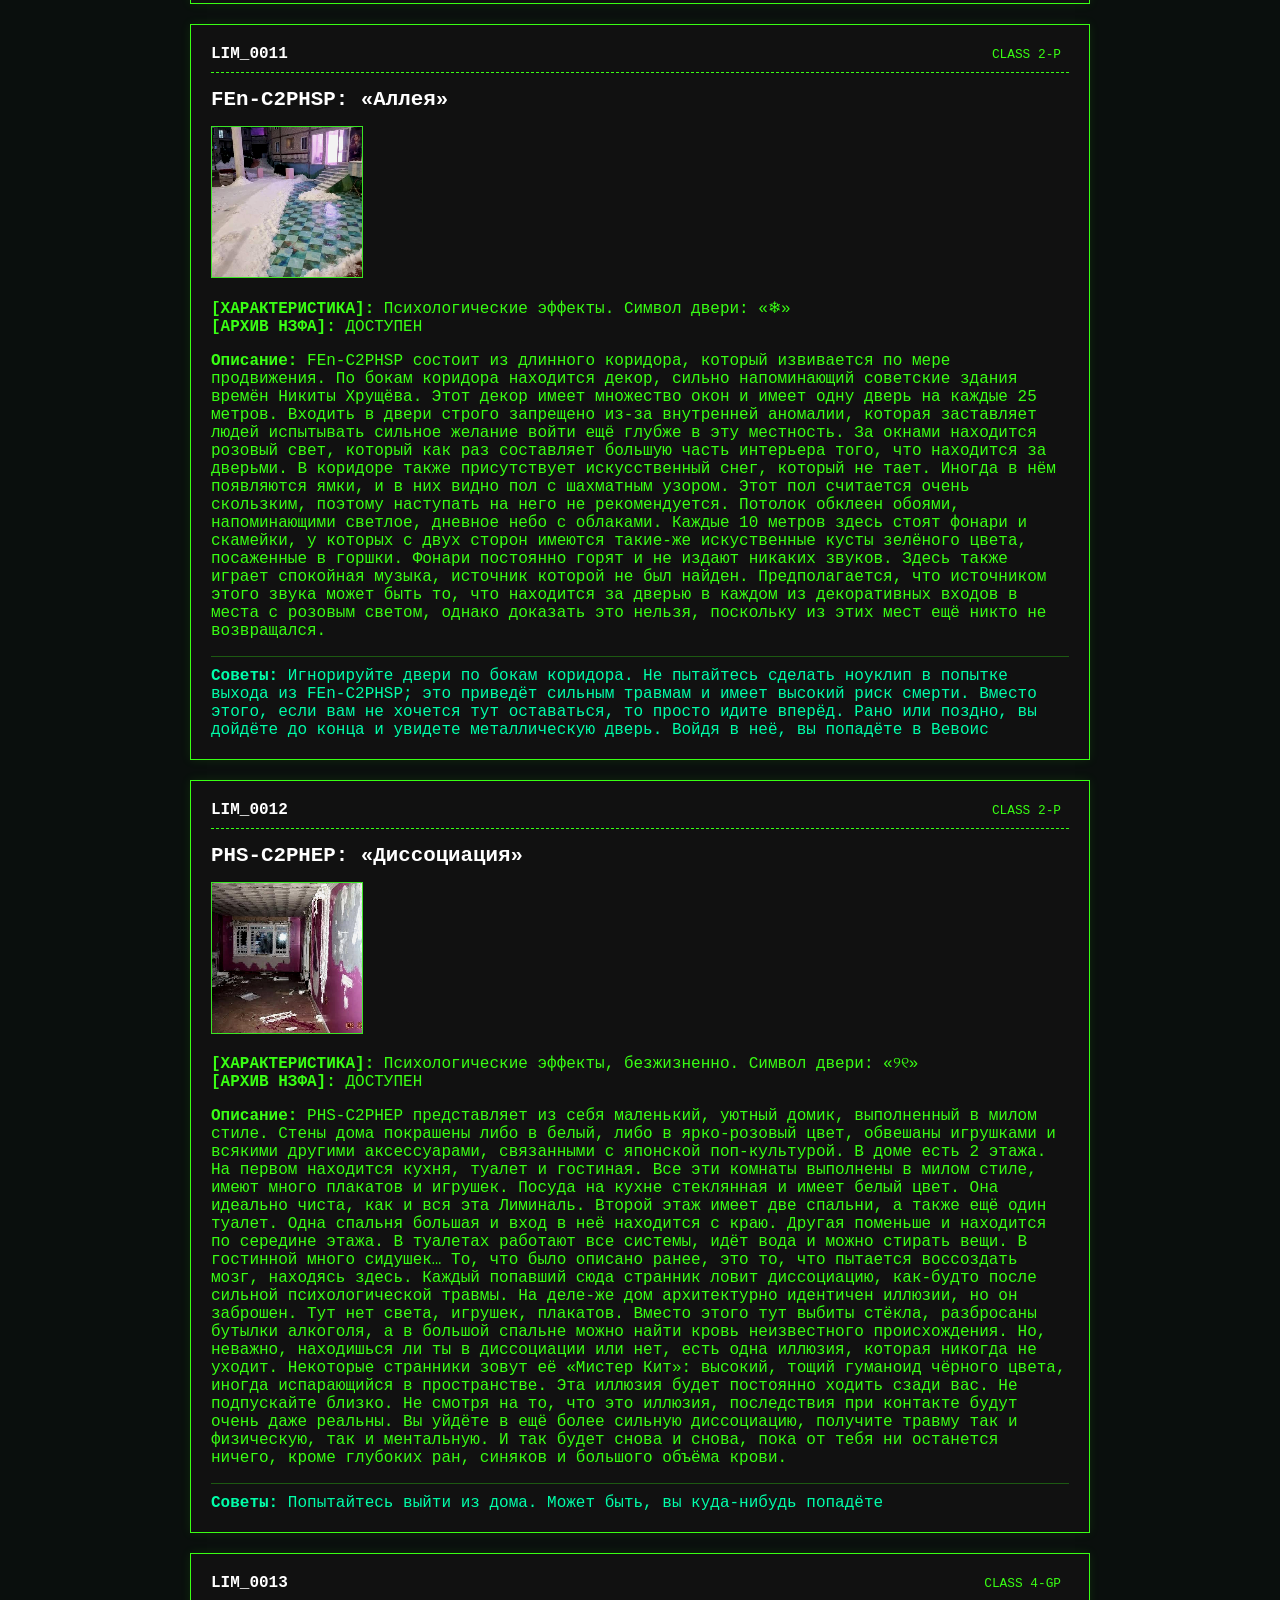
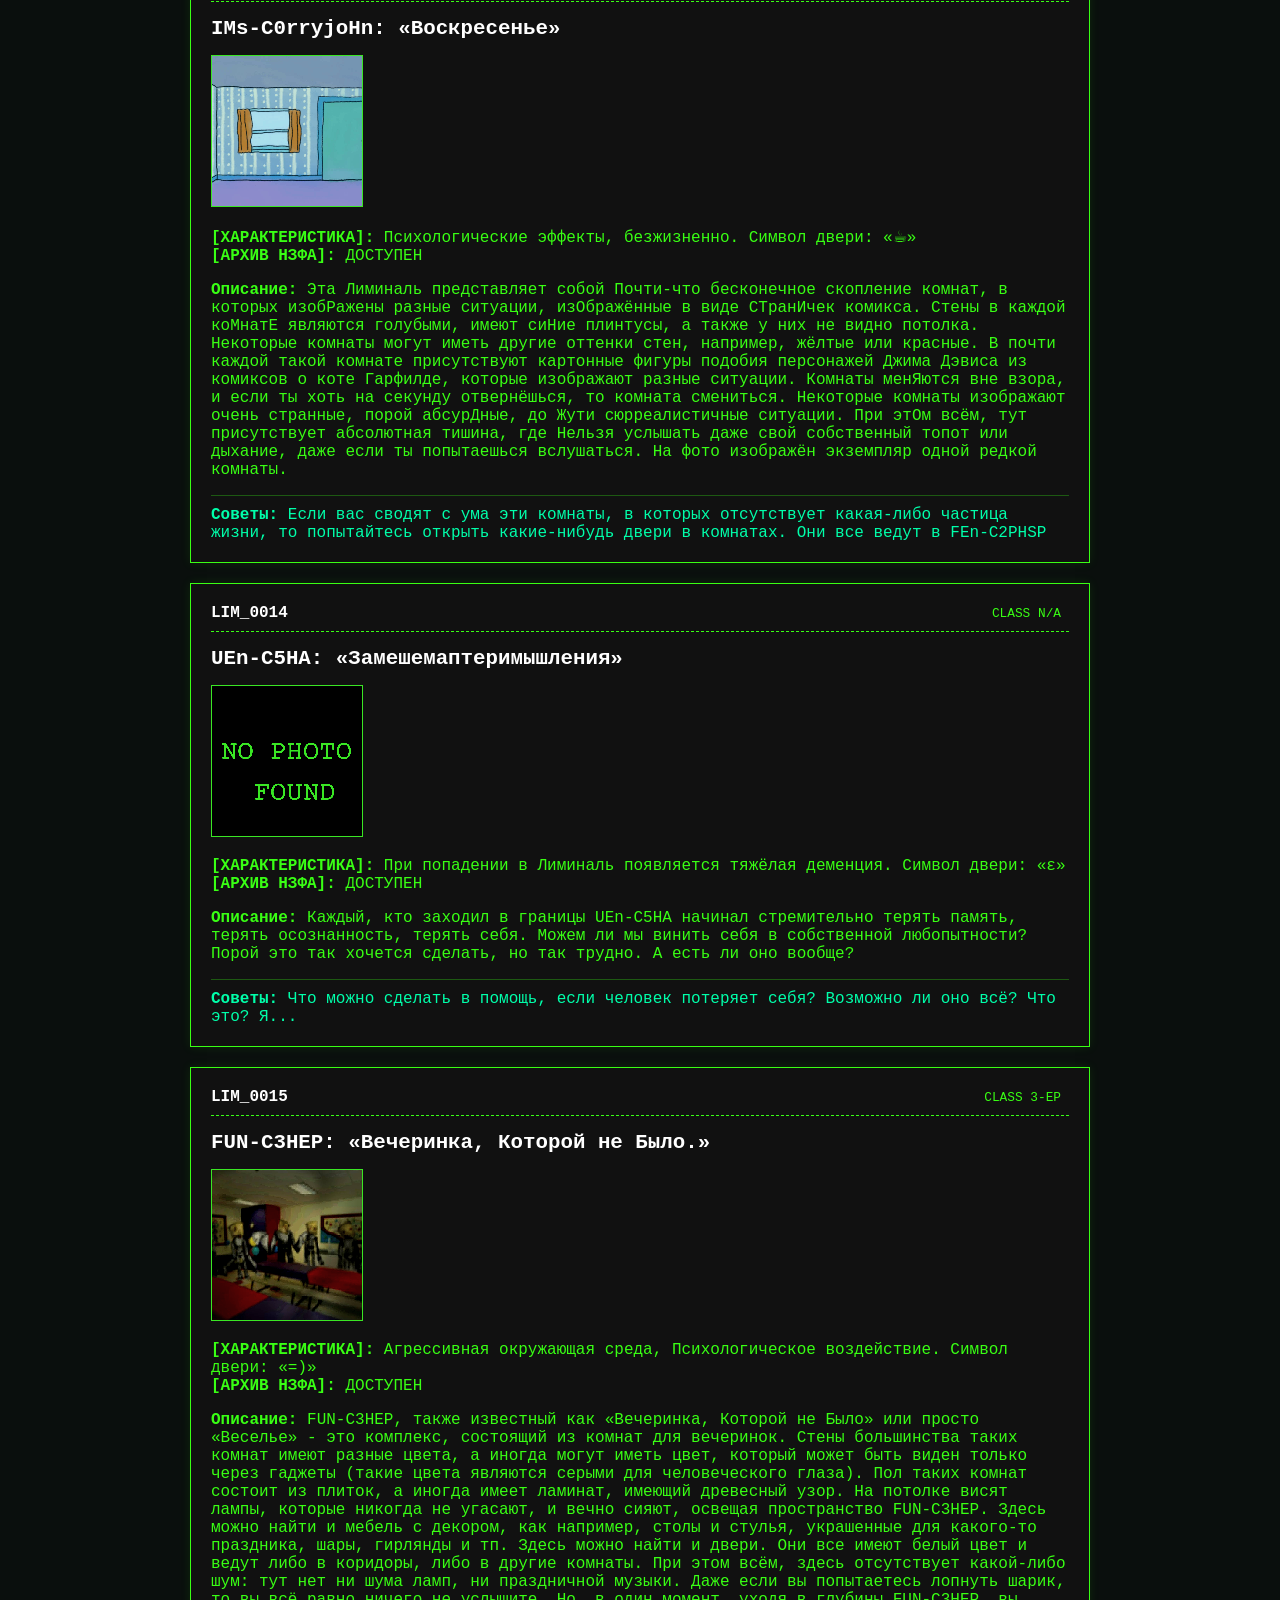
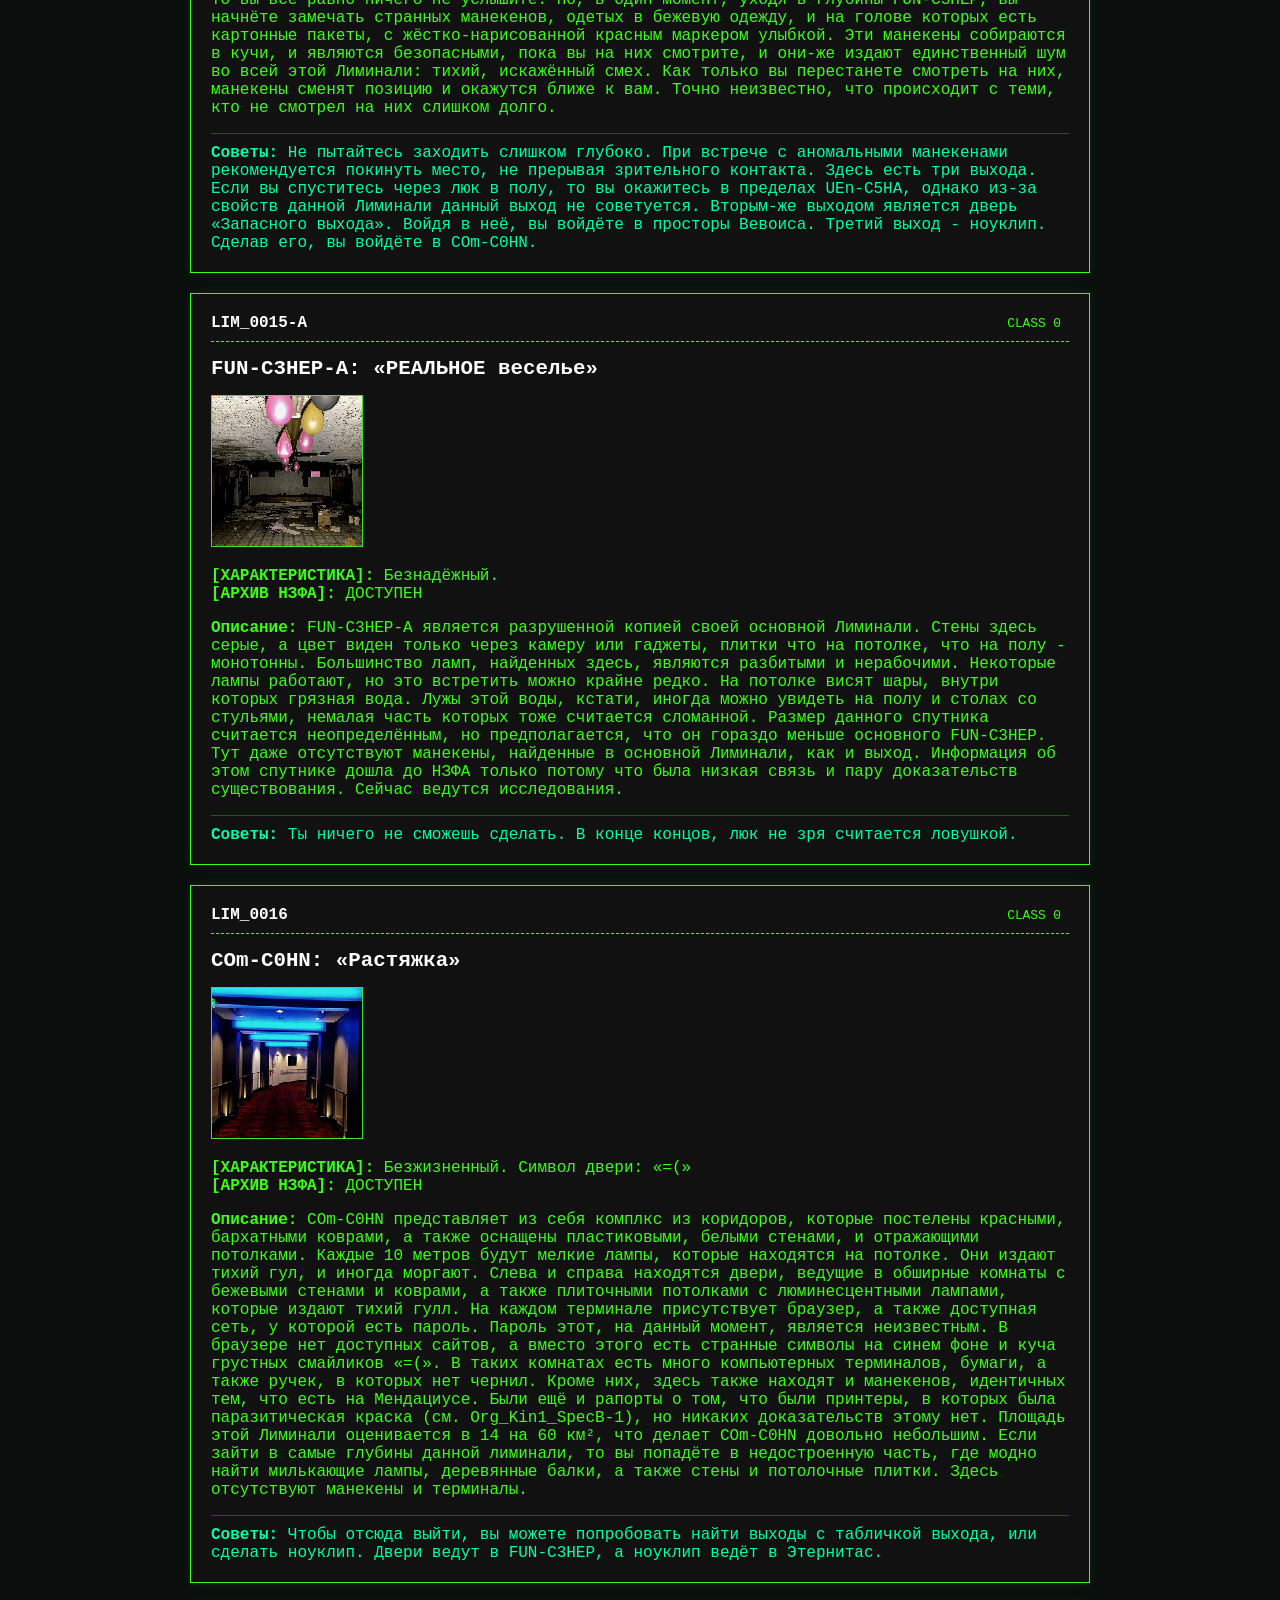
==== commit ec999992: "Update index.html" ====
--- a/index.html
+++ b/index.html
@@ -53,23 +53,23 @@
             <div id="archiveContainer"></div>
             <div id="glossaryContainer" style="display: none; margin-top: 25px;"></div>
             <div id="giscusContainer" style="display: none; margin-top: 30px;"></div>
-            <div id="giscusBox" style="display: none;">
-    <script src="https://giscus.app"
-            data-repo="dingus456/liminalis-archive"
-            data-repo-id="R_kgDOVArvBQ"
-            data-category="General"
-            data-category-id="DIC_kwDOVArvBc4C0_Wf"
-            data-mapping="url"
-            data-strict="0"
-            data-reactions-enabled="1"
-            data-emit-metadata="0"
-            data-input-position="bottom"
-            data-theme="dark_high_contrast"
-            data-lang="ru"
-            crossorigin="anonymous"
-            async>
-    </script>
-</div>
+             <div id="giscusBox" style="display: none; margin-top: 30px;">
+                <script src="https://giscus.app/client.js"
+                        data-repo="dingus456/liminalis-archive"
+                        data-repo-id="R_kgDOVArvBQ"
+                        data-category="General"
+                        data-category-id="DIC_kwDOVa8v0c4DJ_Wf"
+                        data-mapping="url"
+                        data-strict="0"
+                        data-reactions-enabled="1"
+                        data-emit-metadata="0"
+                        data-input-position="bottom"
+                        data-theme="dark_high_contrast"
+                        data-lang="ru"
+                        crossorigin="anonymous"
+                        async>
+                </script>
+            </div>
 
         </section>
     </main>
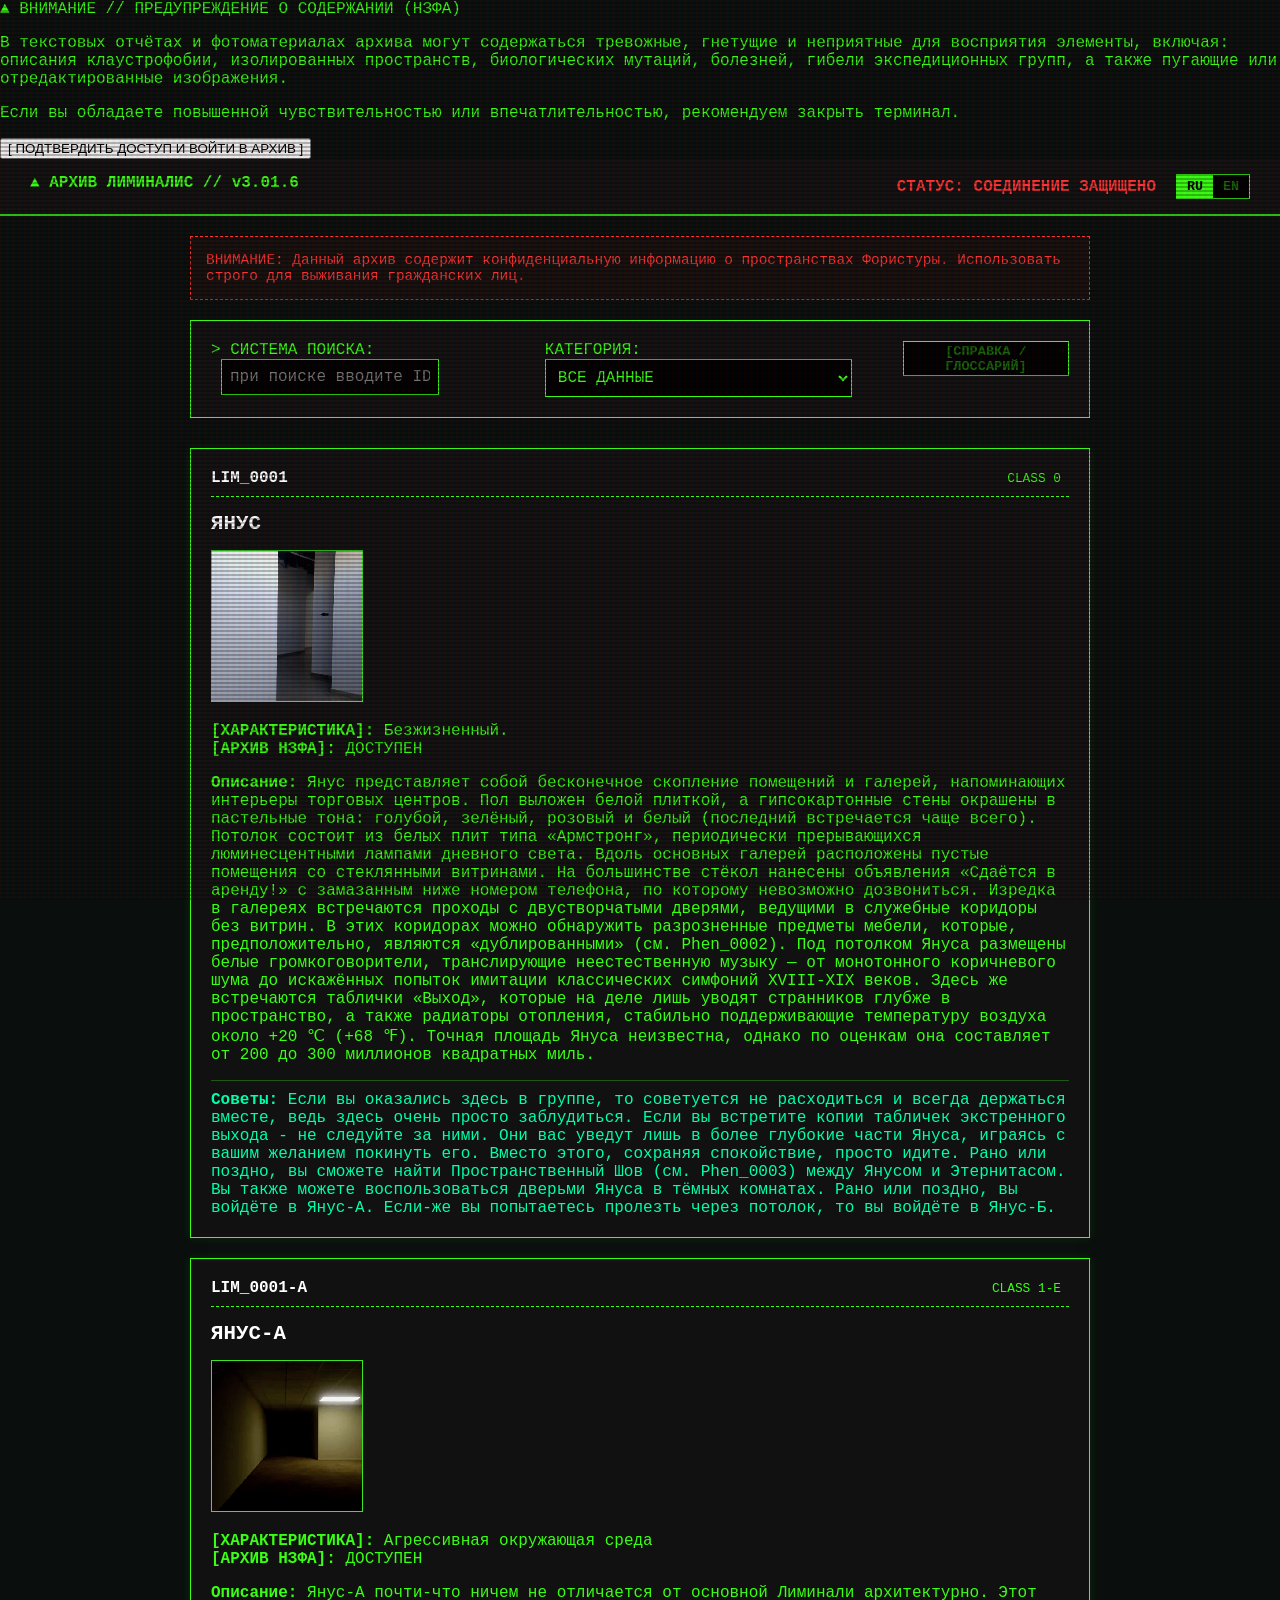
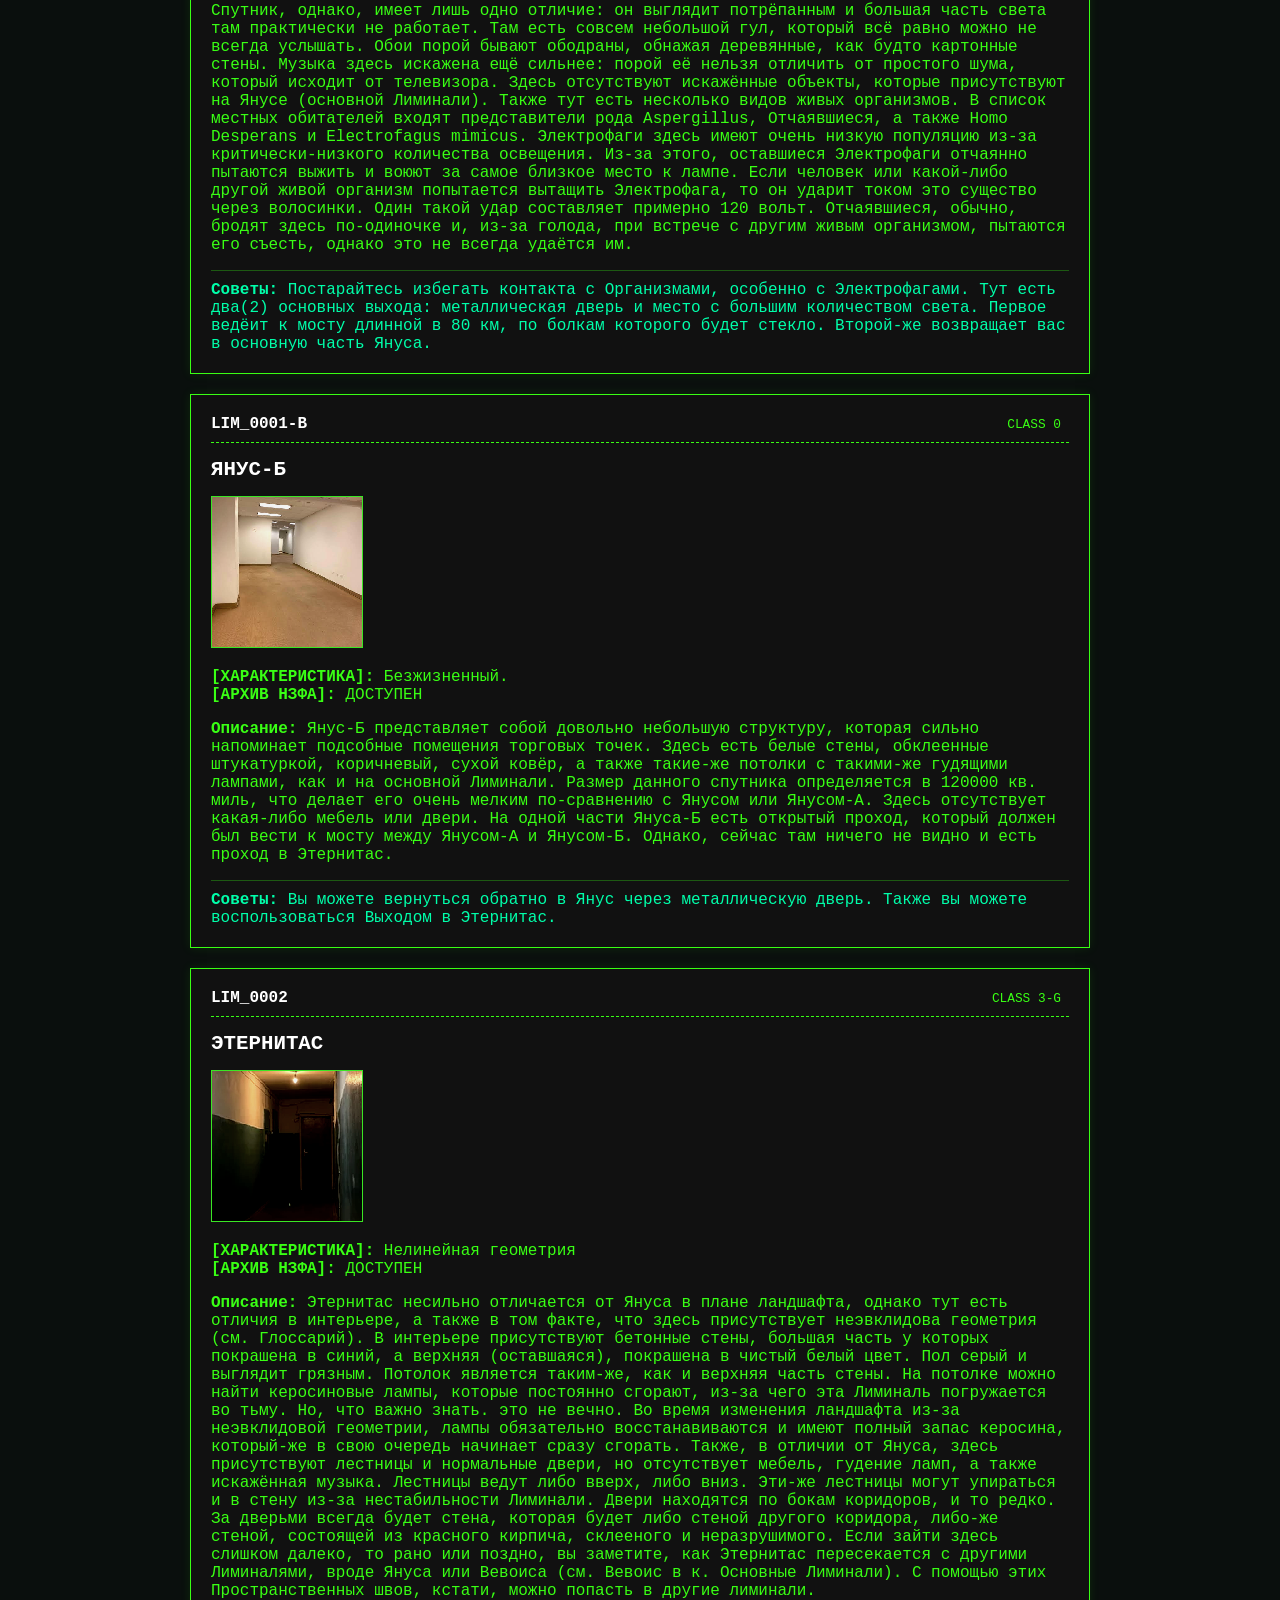
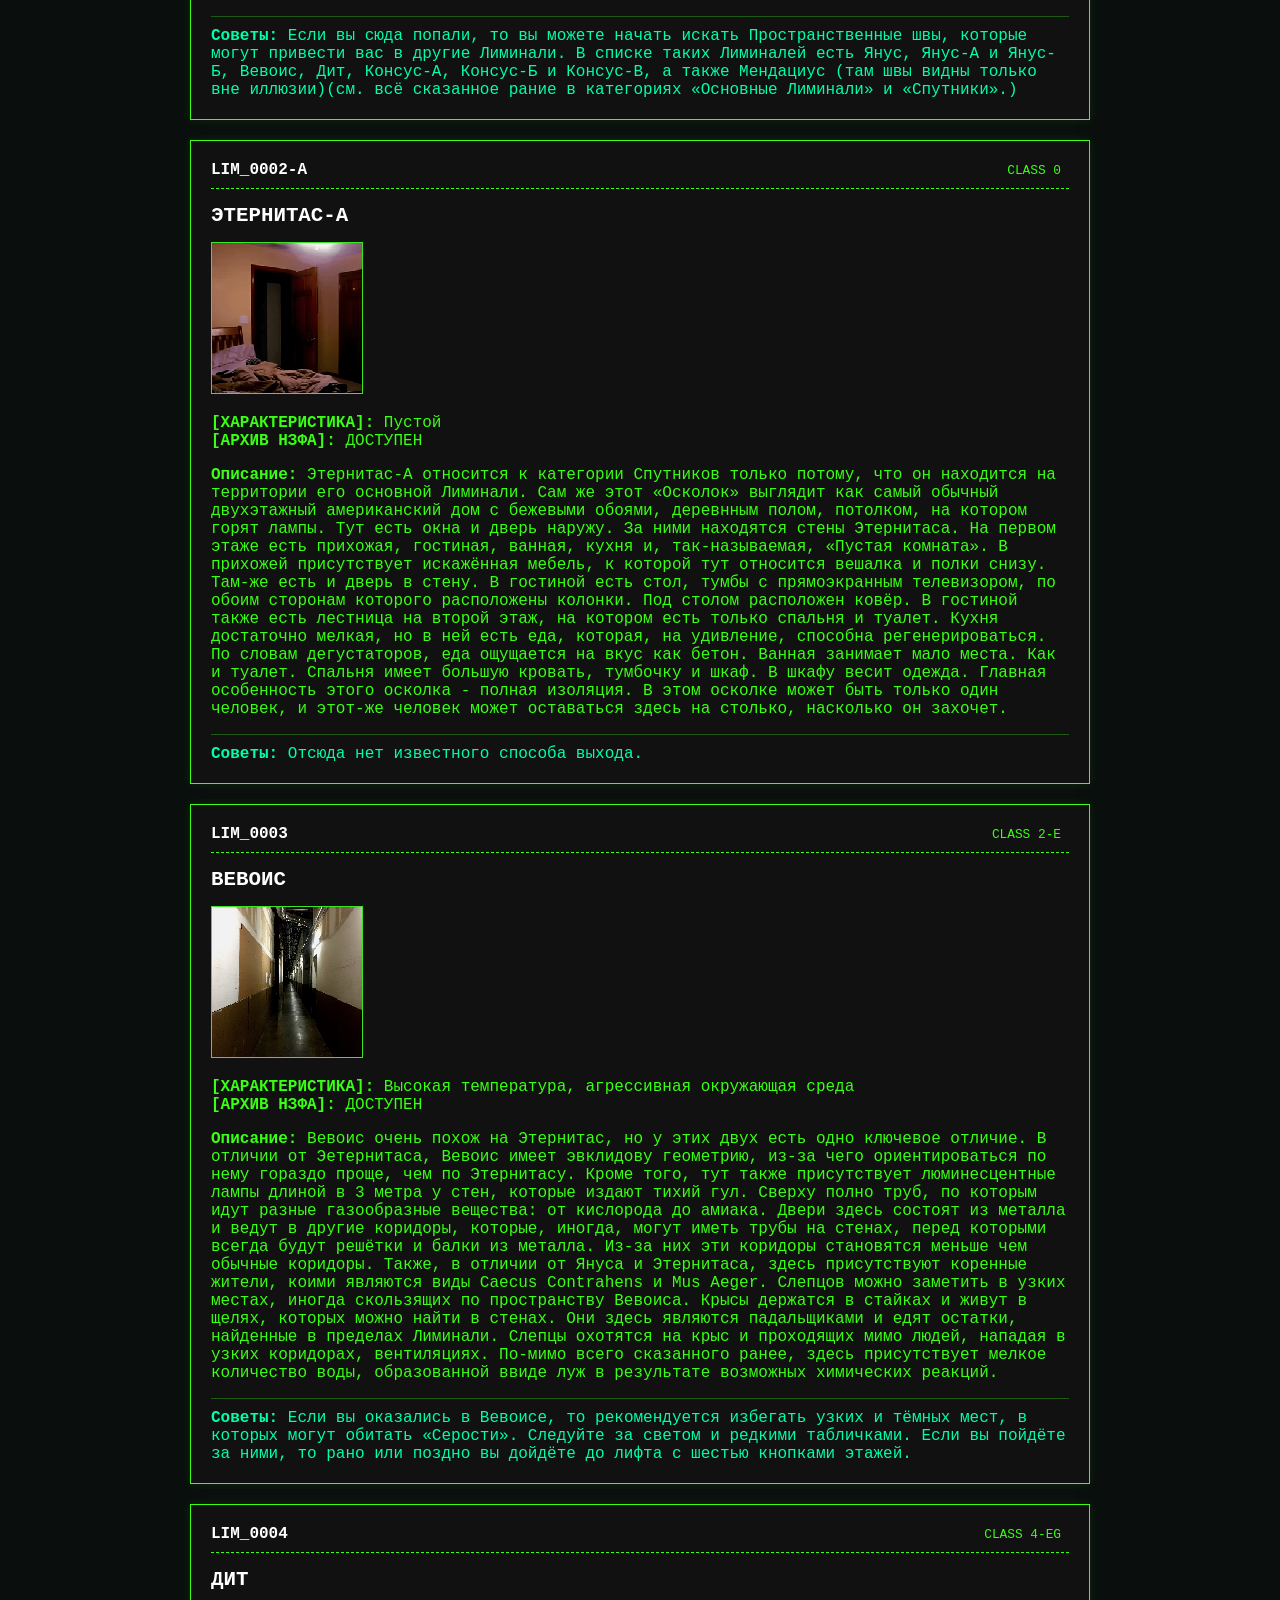
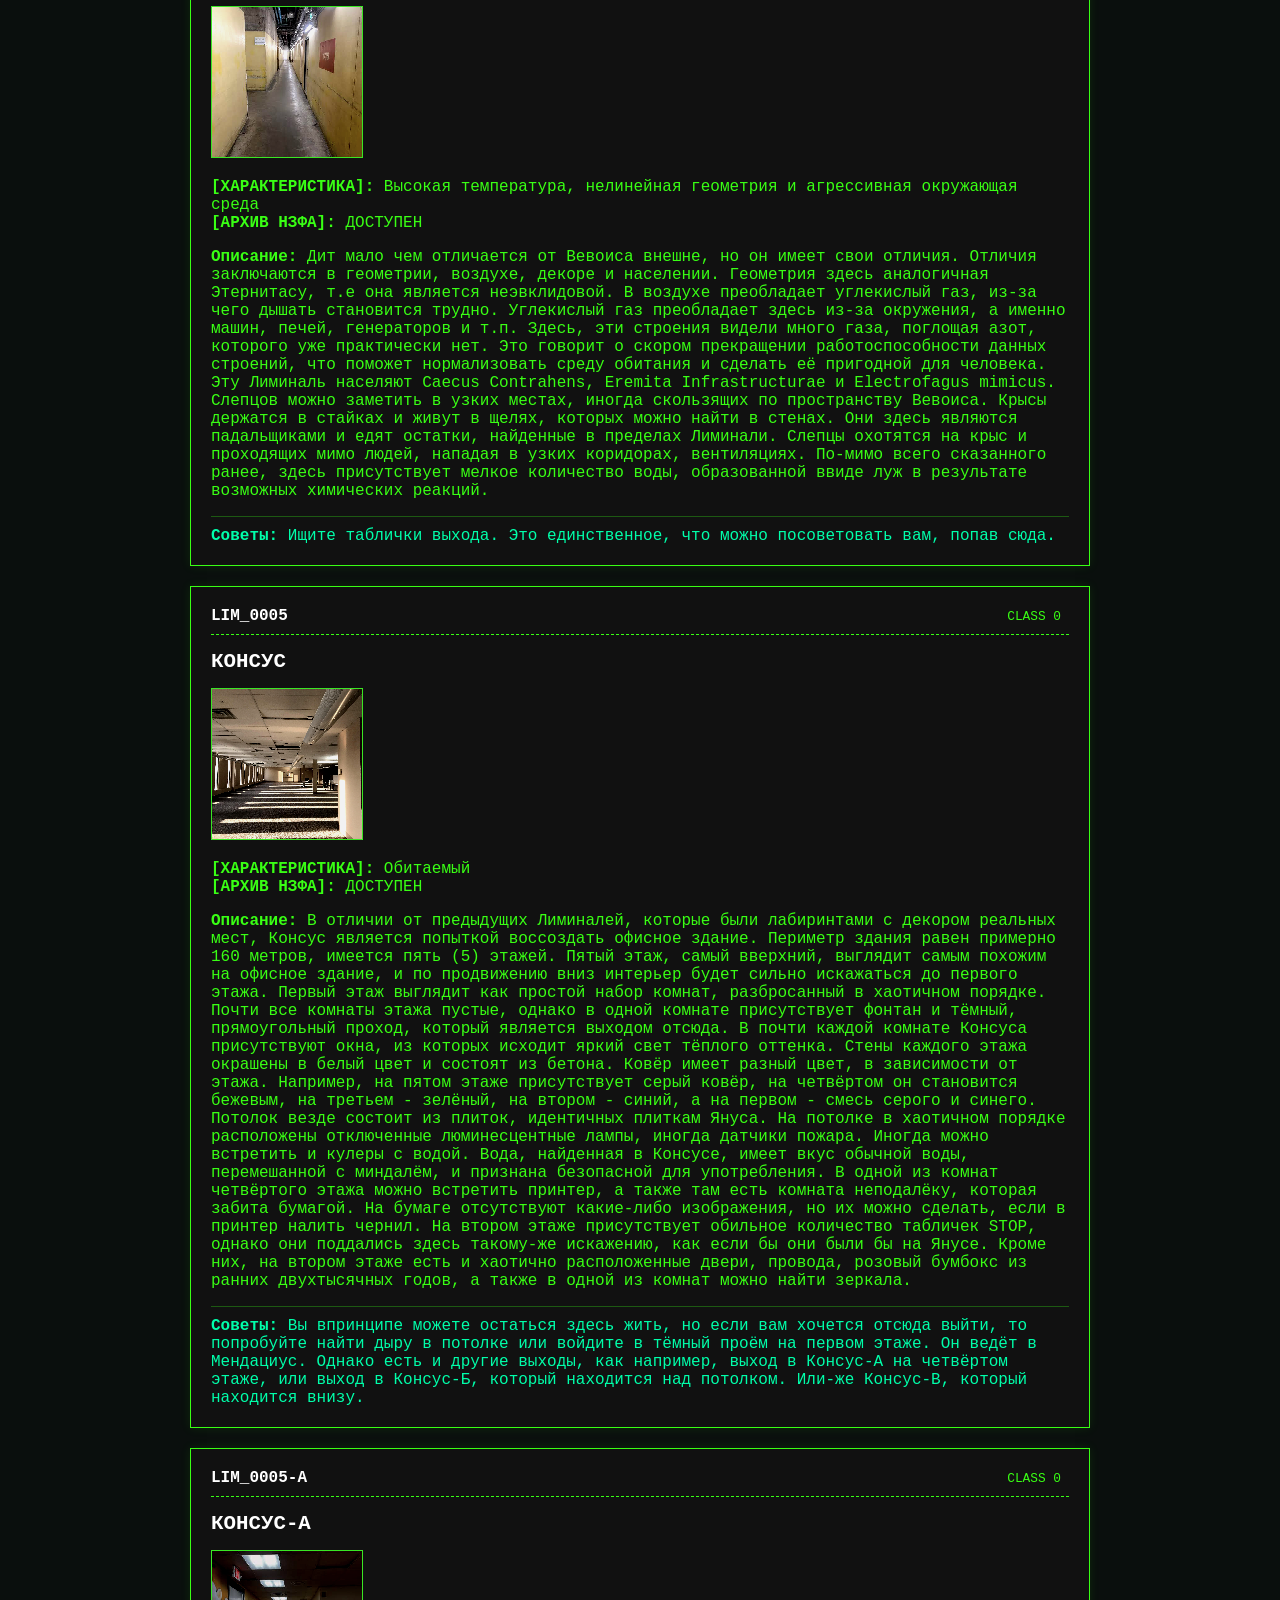
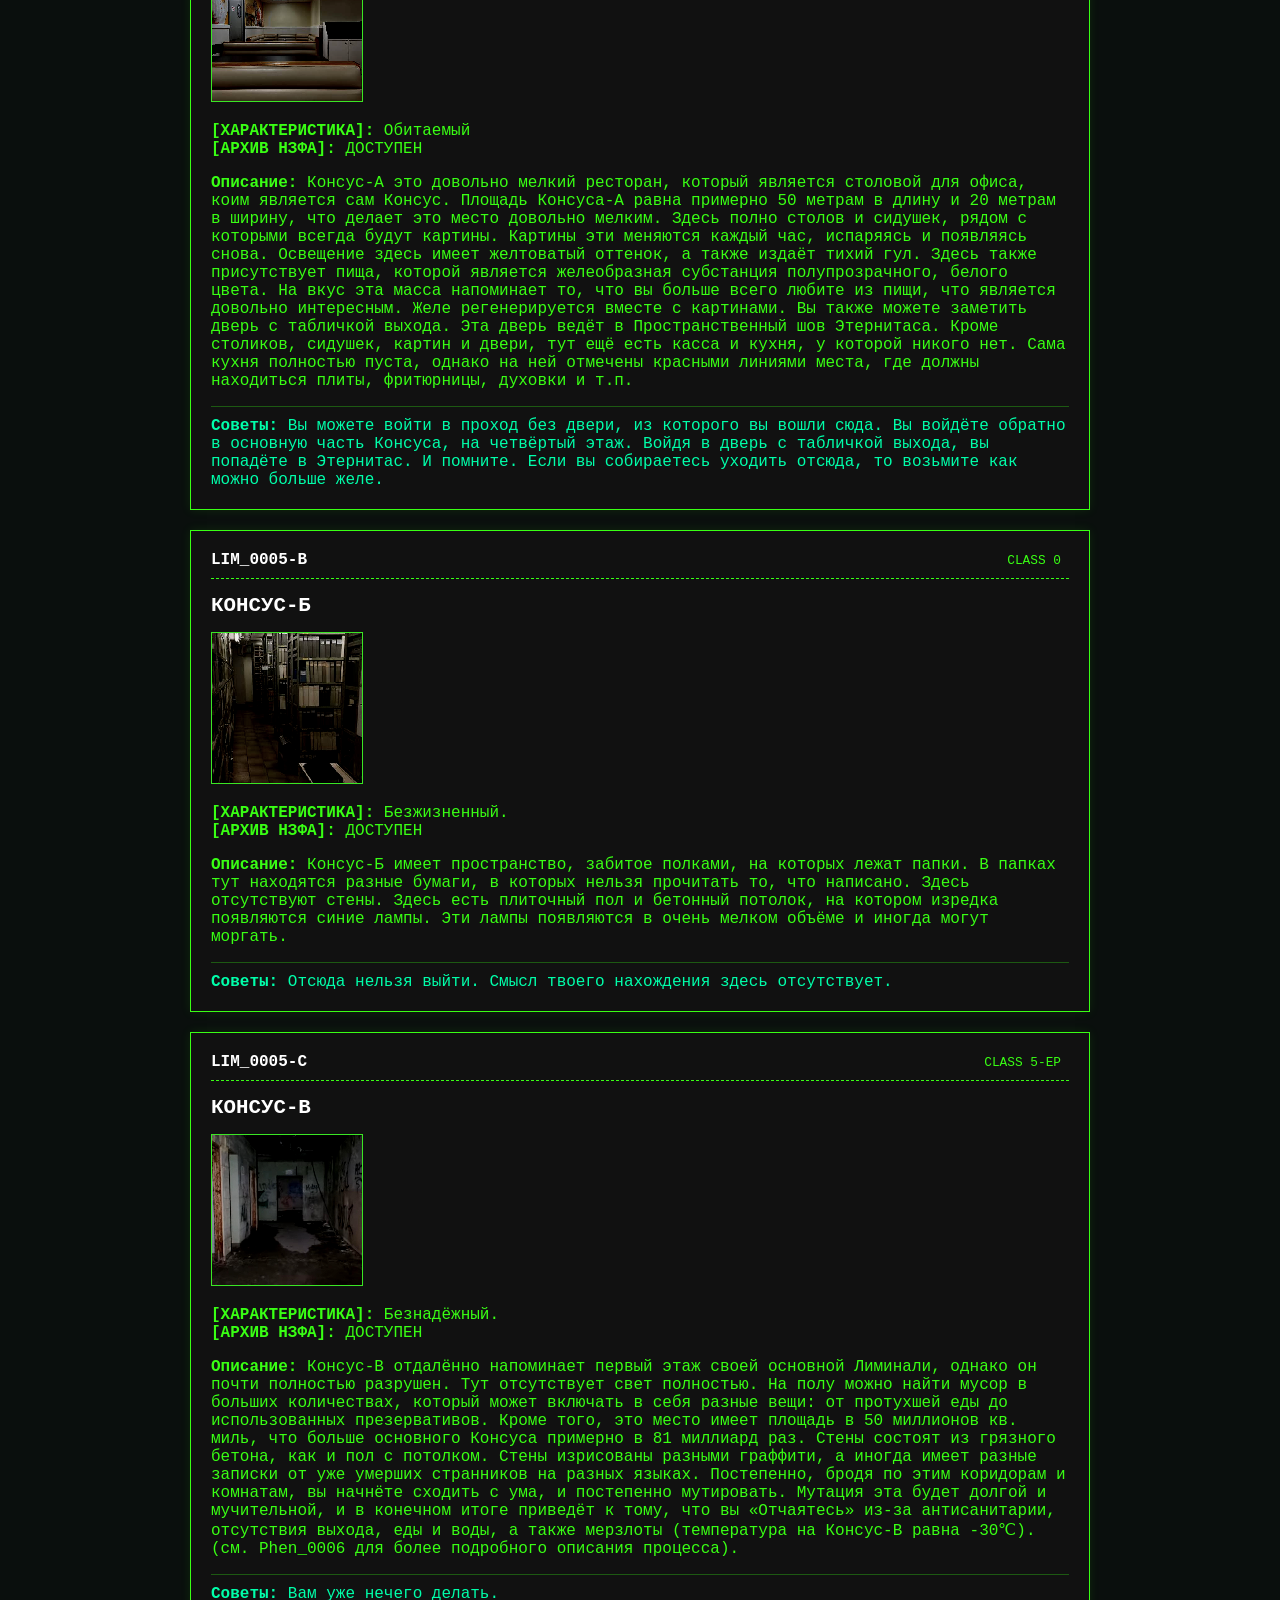
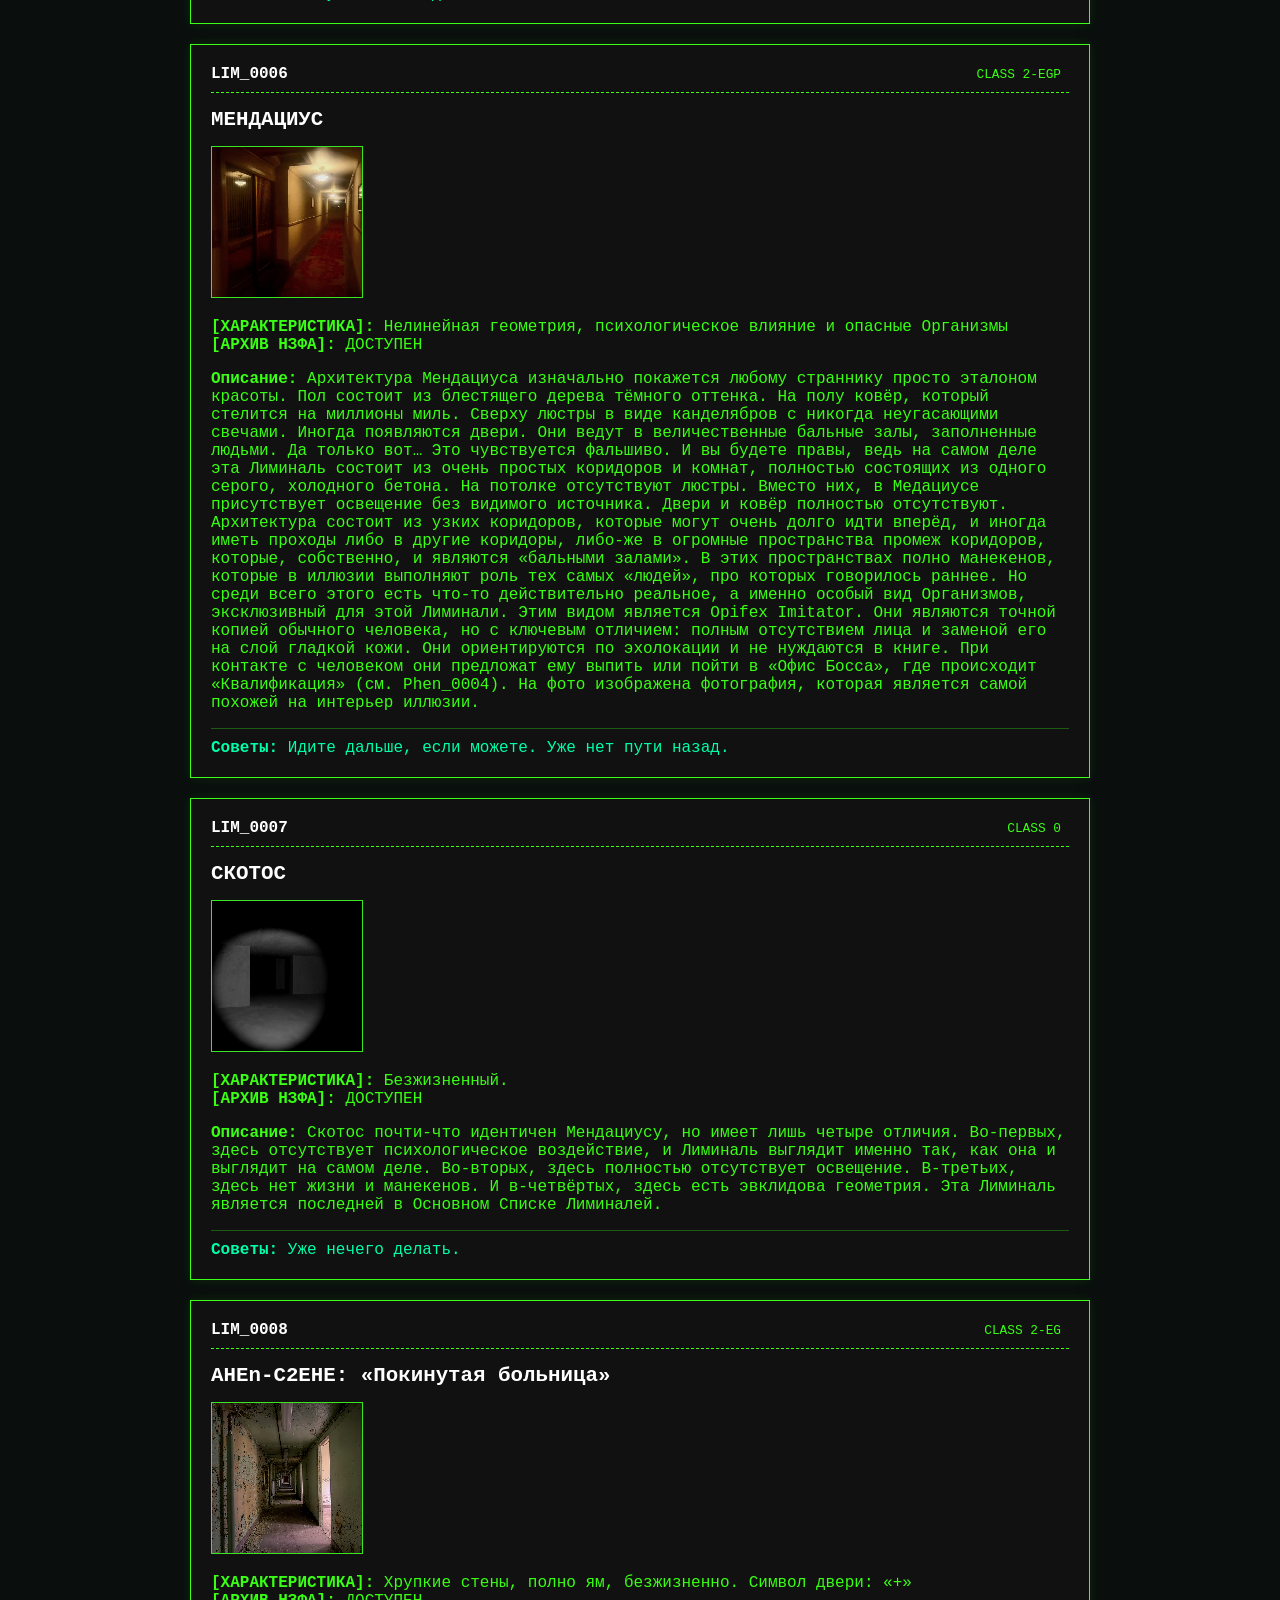
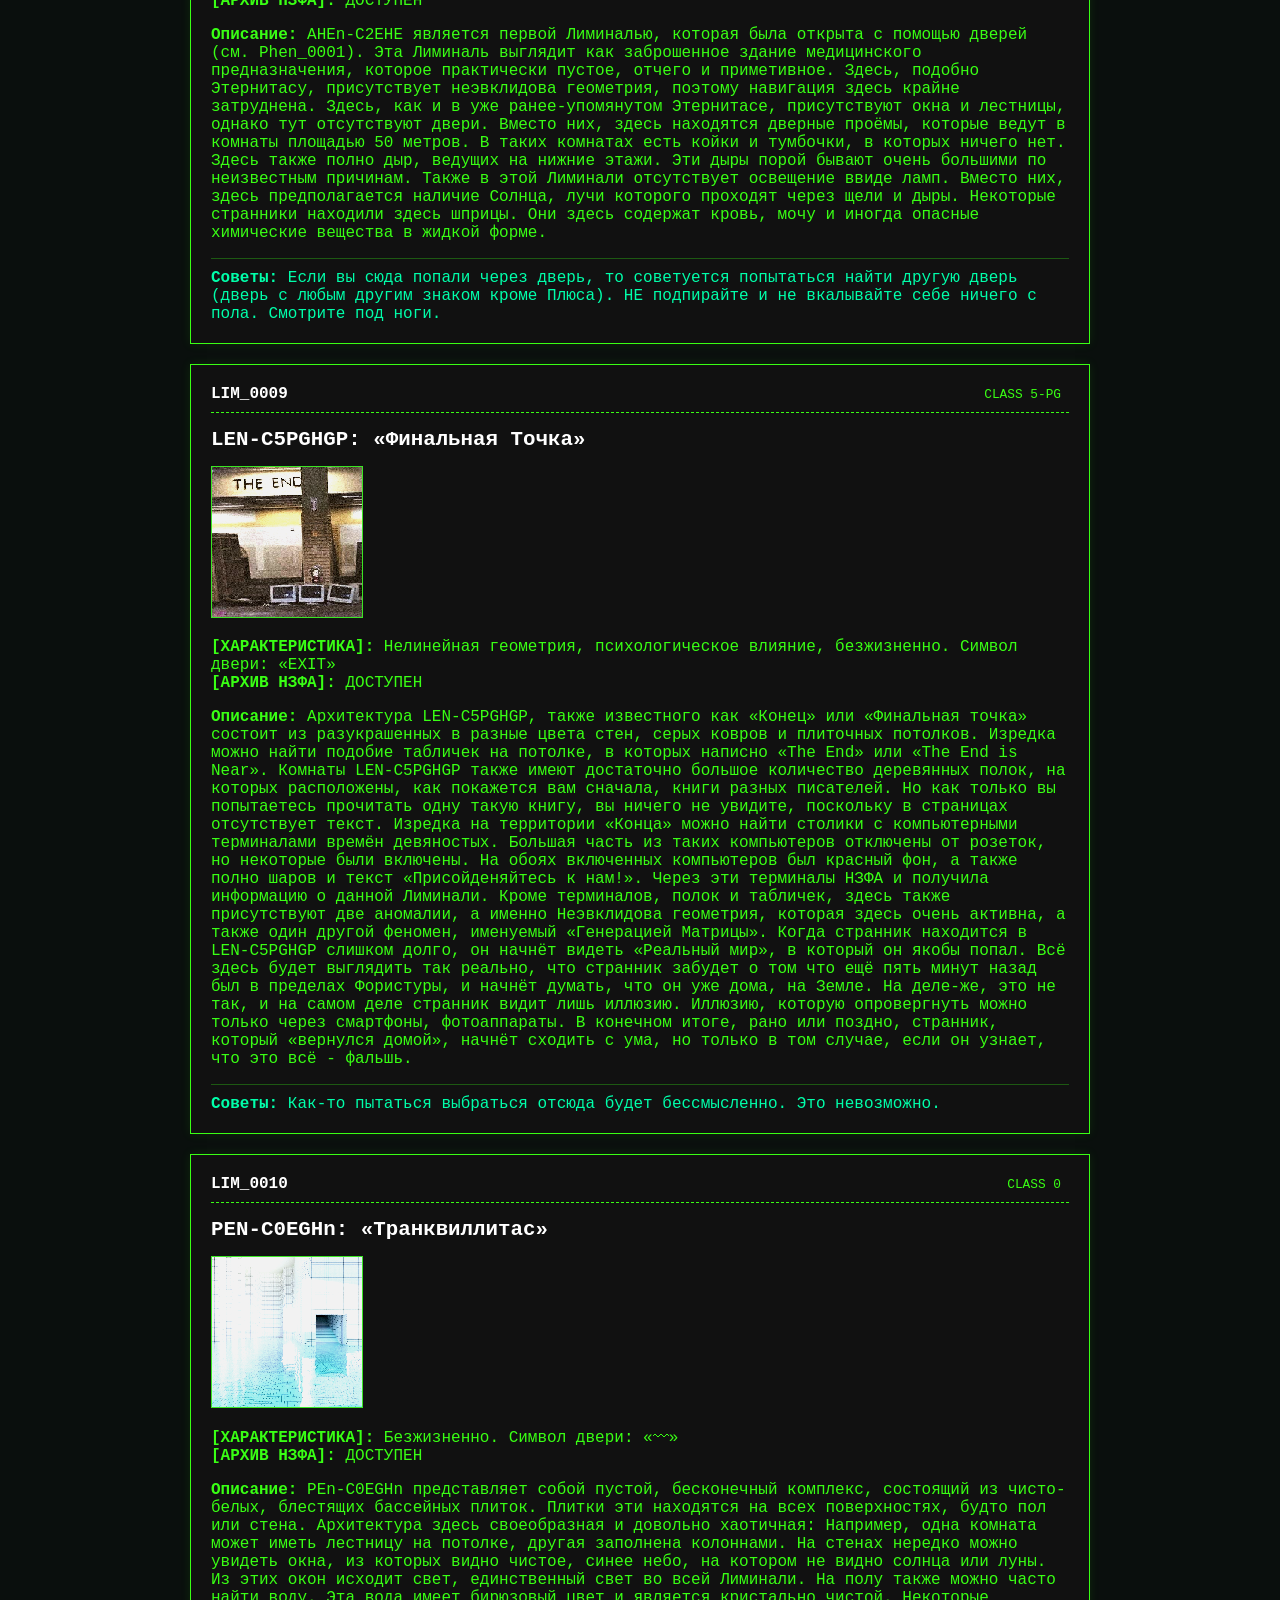
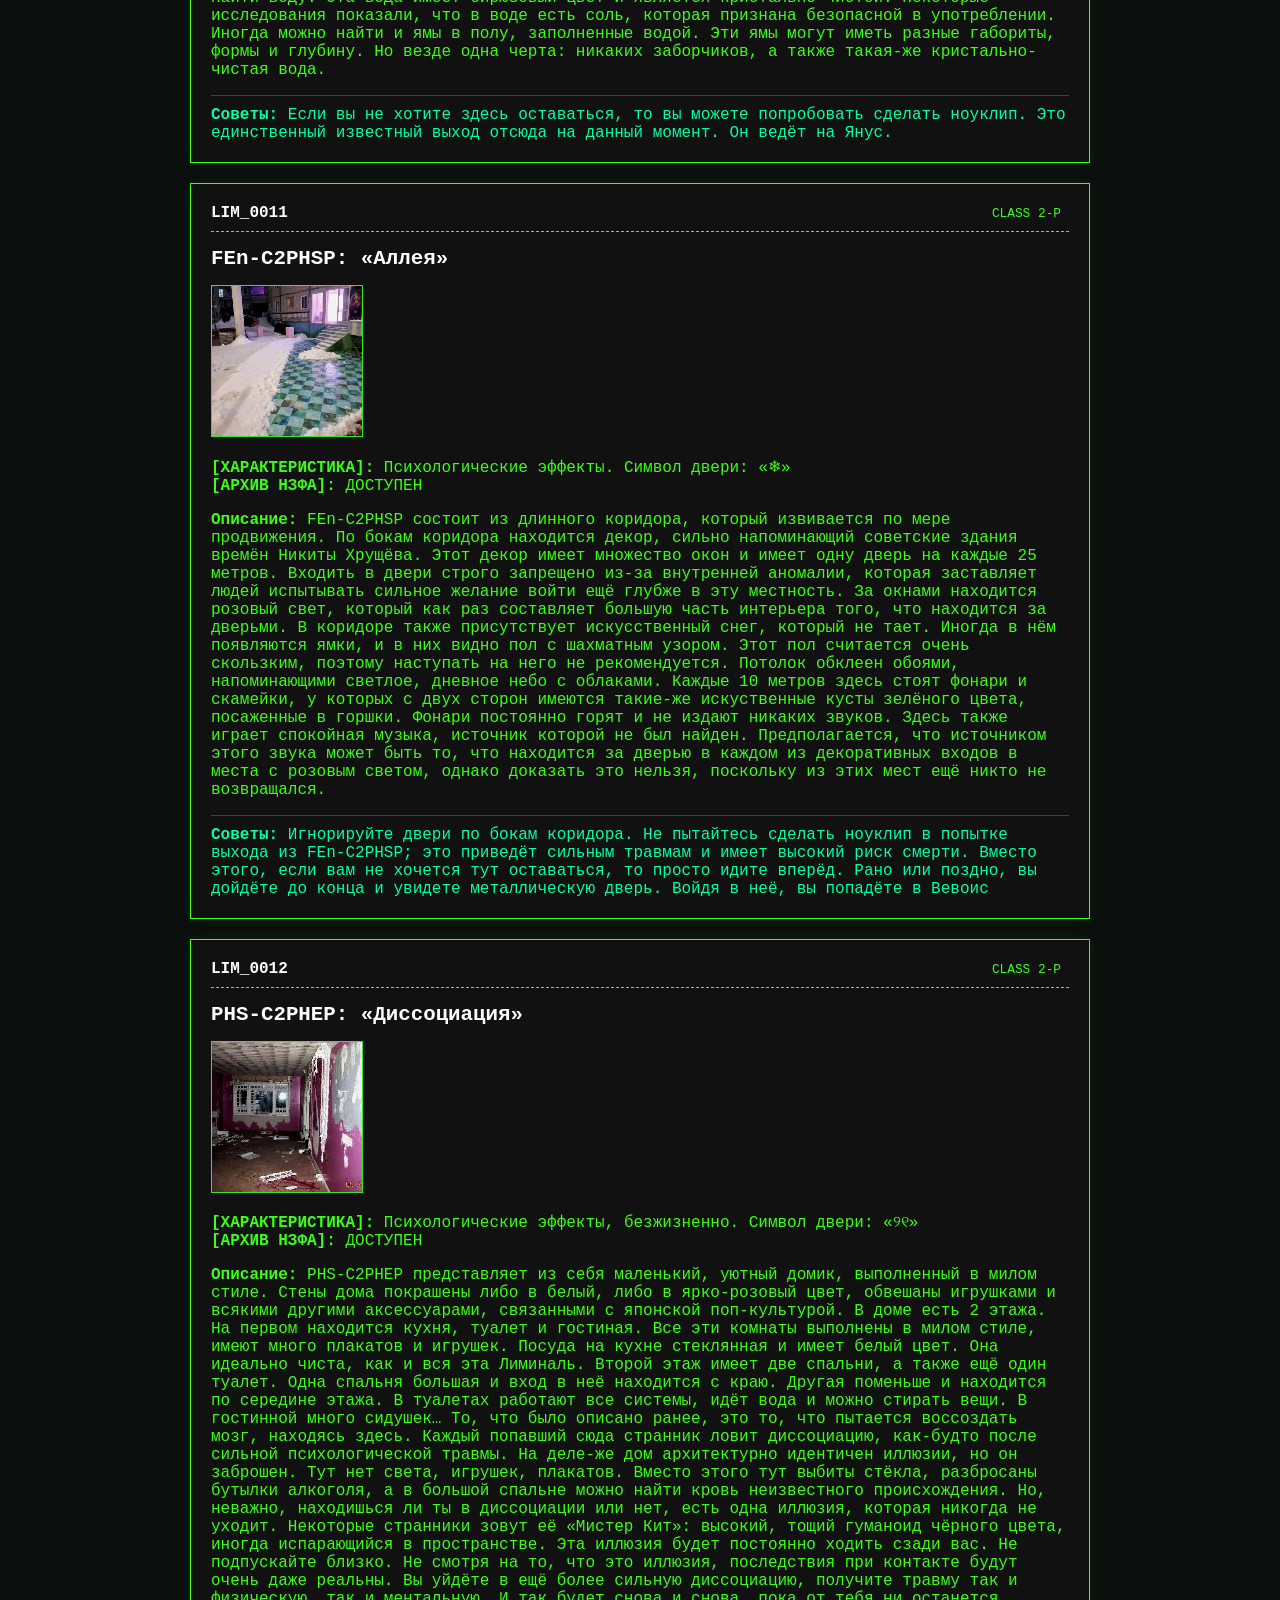
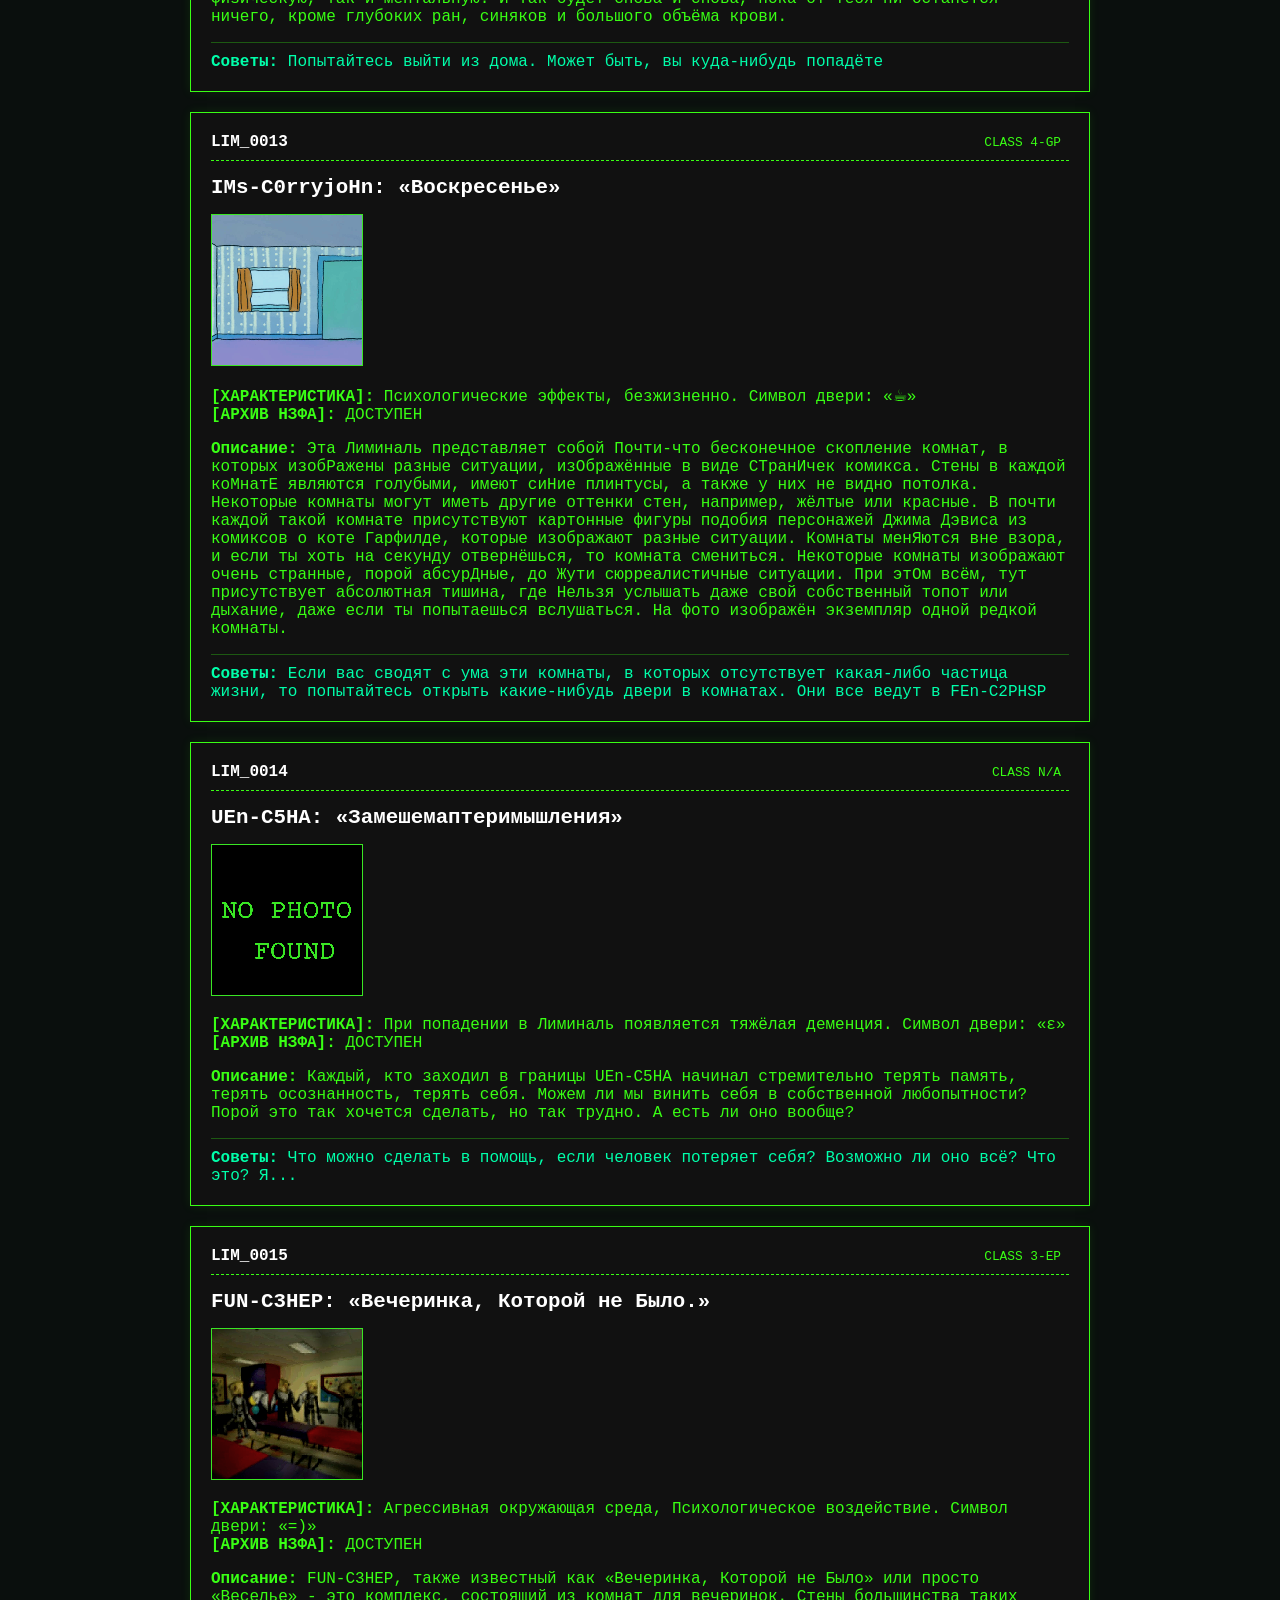
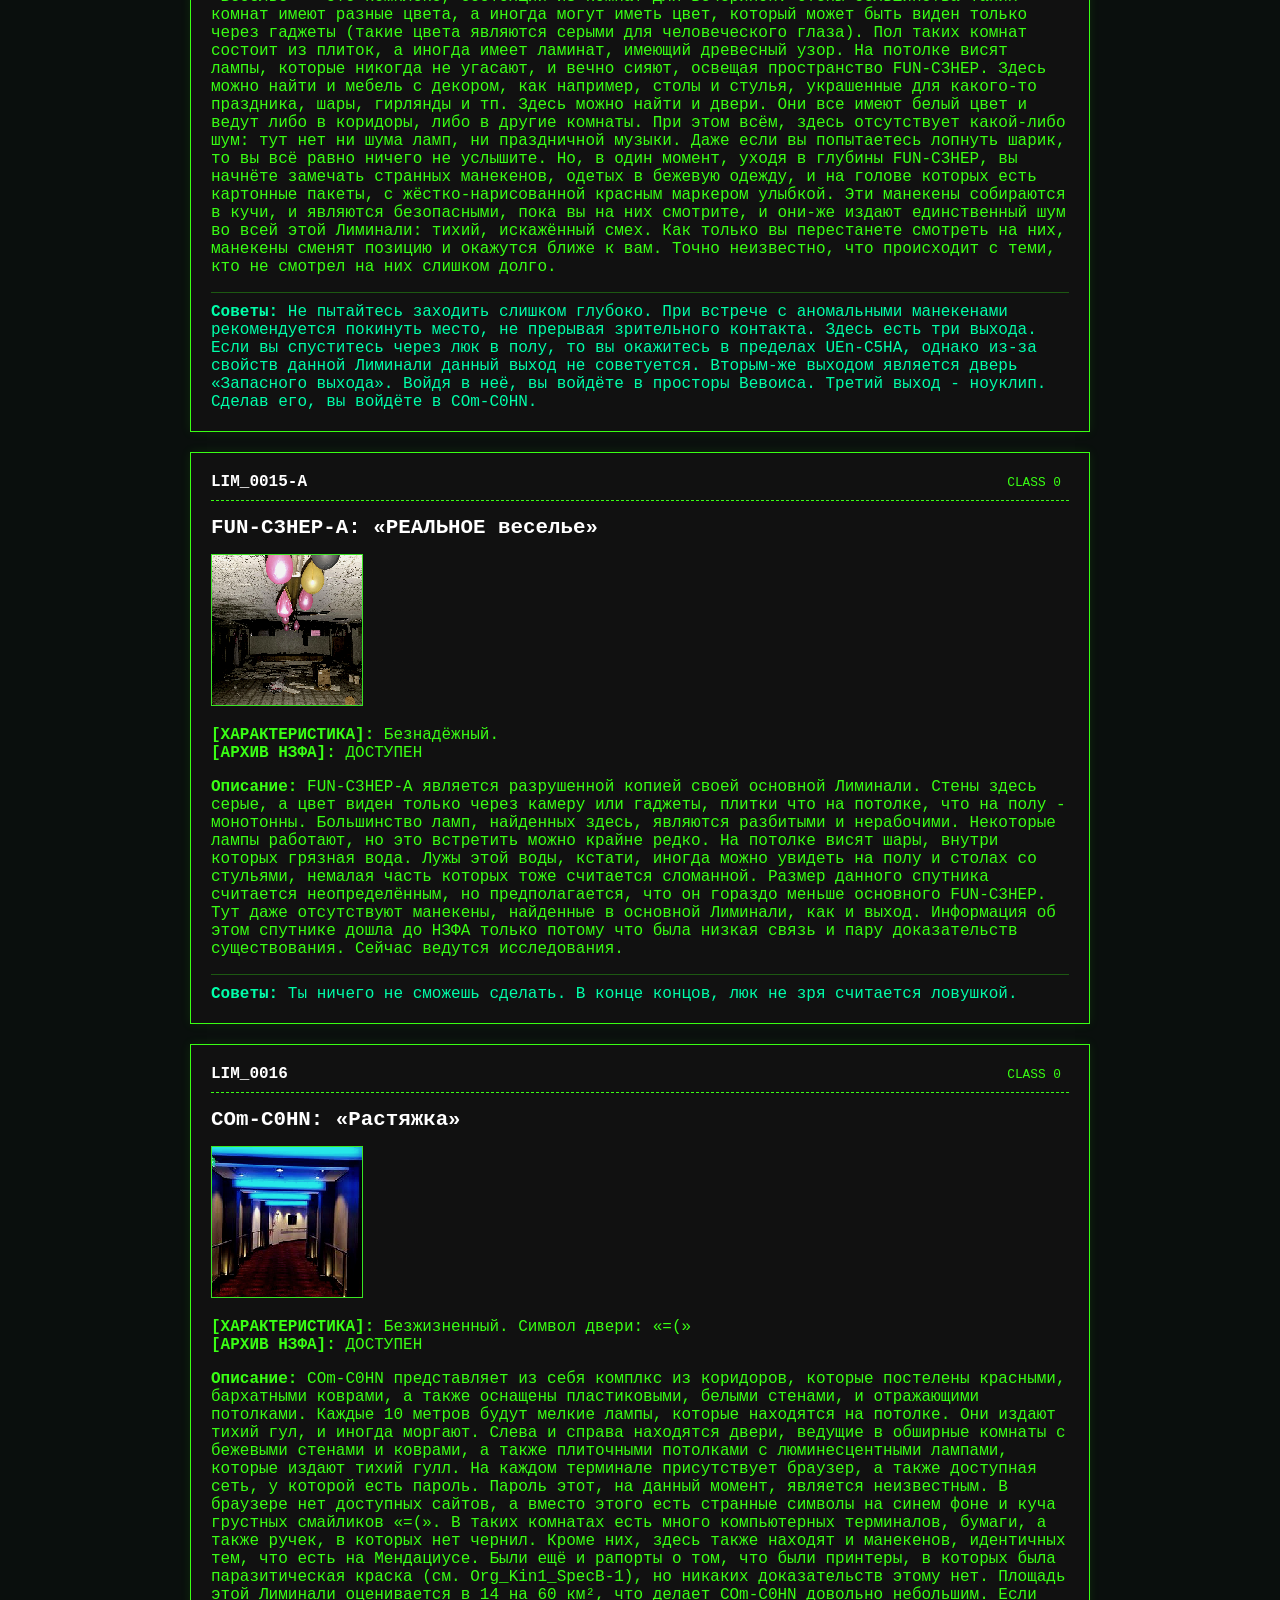
==== commit a007e2f9: "Update index.html" ====
--- a/index.html
+++ b/index.html
@@ -8,6 +8,24 @@
     <link rel="icon" type="image/x-icon" href="LiminalisArchive.ico">
 </head>
 <body>
+    <div id="disclaimerModal" class="fullscreen-disclaimer">
+        <div class="disclaimer-box">
+            <div class="disclaimer-header" id="discHeader">
+                ▲ ВНИМАНИЕ // ПРЕДУПРЕЖДЕНИЕ О СОДЕРЖАНИИ (НЗФА)
+            </div>
+         <div class="disclaimer-body" id="discBody">
+            
+            <p>В текстовых отчётах и фотоматериалах архива могут содержаться тревожные, гнетущие и неприятные для восприятия элементы, включая: описания клаустрофобии, изолированных пространств, биологических мутаций, болезней, гибели экспедиционных групп, а также пугающие или отредактированные изображения.</p>
+            
+            <p>Если вы обладаете повышенной чувствительностью или впечатлительностью, рекомендуем закрыть терминал.</p>
+        </div>
+        <div class="disclaimer-actions">
+            <button id="acceptDisclaimerBtn" class="terminal-btn-accept">
+                [ ПОДТВЕРДИТЬ ДОСТУП И ВОЙТИ В АРХИВ ]
+            </button>
+        </div>
+    </div>
+</div>
 
     <div class="crt-overlay"></div>
 
@@ -57,16 +75,15 @@
                 <script src="https://giscus.app/client.js"
                         data-repo="dingus456/liminalis-archive"
                         data-repo-id="R_kgDOVArvBQ"
-                        data-category="General"
-                        data-category-id="DIC_kwDOVa8v0c4DJ_Wf"
-                        data-mapping="url"
-                        data-strict="0"
+                        data-mapping="number"
+                        data-term="1"
                         data-reactions-enabled="1"
                         data-emit-metadata="0"
                         data-input-position="bottom"
-                        data-theme="dark_high_contrast"
+                        data-theme="https://github.io"
                         data-lang="ru"
                         crossorigin="anonymous"
+                    
                         async>
                 </script>
             </div>
